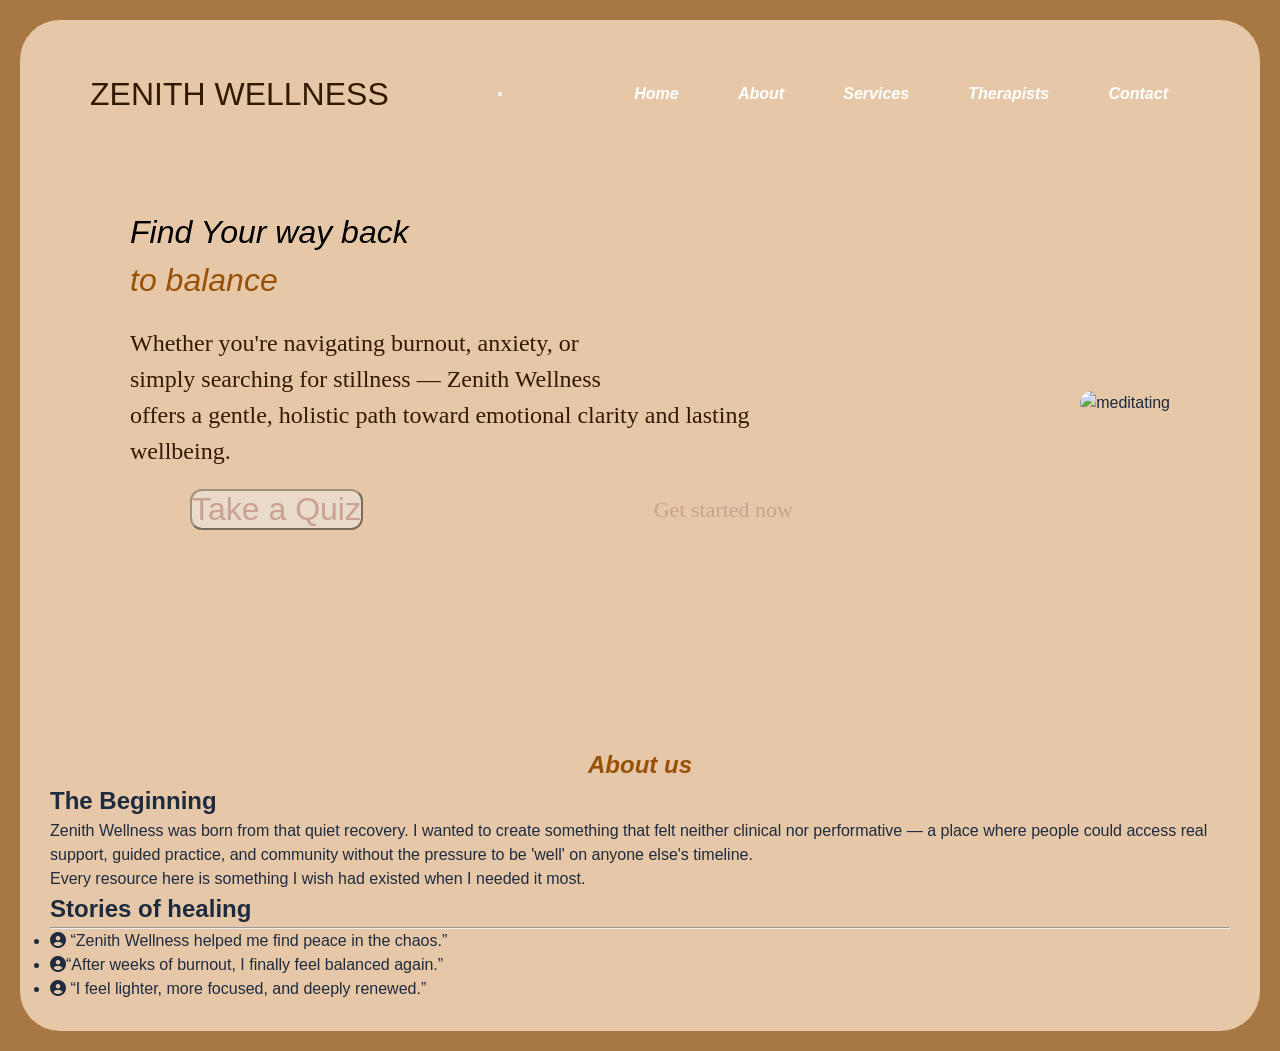
==== index.html @ 7c7d8451 "about us first secton" ====
<!DOCTYPE html>
<html lang="en">
<head>
    <meta charset="UTF-8">
    <meta name="viewport" content="width=device-width, initial-scale=1.0">
    <link rel="stylesheet" href="https://cdnjs.cloudflare.com/ajax/libs/font-awesome/6.5.0/css/all.min.css">
    <link rel="stylesheet" href="styles.css">
    <title>Zenith Wellness</title>
</head>
<body>
  <div class="page-wrapper">
    
    <header class="main-header">
      <a href="index.html"><h1 class="site-title">Zenith Wellness</h1></a>
      <button class="hamburger" id="hamburger" aria-label="Toggle menu">
        <span></span>
        <span></span>
        <span></span>
      </button>
      <nav class="main-nav" id="mainNav">
        <a href="#" class="nav-link">Home</a>
        <a href="#" class="nav-link">About</a>
        <a href="#" class="nav-link">Services</a>
        <a href="#" class="nav-link">Therapists</a>
        <a href="#" class="nav-link">Contact</a>
      </nav>
        
    </header>
<!-- <hr class="hrr"> -->
    <section class="intro-section">
      <div class="intro-container">
        <p class="intro-text">Find Your way back <span>to balance</span></p>
        <div class="home3">
          <p>
            Whether you're navigating burnout, anxiety, or <br> simply searching for
            stillness — Zenith Wellness <br> offers a gentle, holistic path toward
            emotional clarity and lasting wellbeing.
          </p>
          <div class="buttons">
            <button class="Q">Take a Quiz</button>
            <a href="#" class="cta-button">Get started now</a>
          </div>
        </div>
      </div>

      <div >
        <img src="./img/wellness 3.jpg" alt="meditating" class="img">
      </div>
    </section>



<!-- About-section -->



    <section class="about-sec">
        <div class="about-container">
            <h1 class="about-tit">About us </h1>
<h2 class="head2">The Beginning</h2>
<p class="about1">Zenith Wellness was born from that quiet recovery. I wanted to create something that felt neither clinical nor performative — a place where people could access real support, guided practice, and community without the pressure to be 'well' on anyone else's timeline. <br>
    Every resource here is something I wish had existed when I needed it most.</p>
        </div>

        
        <div>
            
        </div>












        <div class="about2">
            <h1 >Stories of healing</h1>
            <hr>
            <ul>
                <li>
                    <p><i class="fa-solid fa-circle-user">
                          </i>  “Zenith Wellness helped me find peace in the chaos.”
                 </p>
                </li>
                <li>
                    <p><i class="fa-solid fa-circle-user"></i>“After weeks of burnout, I finally feel balanced again.” </p>
                </li>
                <li>
                    <p><i class="fa-solid fa-circle-user"></i> “I feel lighter, more focused, and deeply renewed.”
                </li>
            
            </ul>
        </div>
    </section>

  </div>
</body>
</html>
---- styles.css ----
* {
    margin: 0;
    padding: 0;
    box-sizing: border-box;
}

body {
    font-family: 'Inter', -apple-system, BlinkMacSystemFont, 'Segoe UI', Roboto, Helvetica, Arial, sans-serif;
    background-color: #A77744;
    min-height: 100vh;
    padding: 20px;
    color: #1e2a3e;
    line-height: 1.5;
}
.page-wrapper {
    background-color: #E6C8A8;
    min-height: calc(100vh - 40px);
    border-radius: 40px;
    padding: 30px;
}
.main-header {
   padding: 20px 40px;
   background-color: #E6C8A8;
   display: flex;
   align-items: center;
   justify-content: space-between;
   border-radius: 50px;
   margin-bottom: 40px;
}
.site-title {
   font-family: 'Inter', -apple-system, BlinkMacSystemFont, 'Segoe UI', Roboto, Helvetica, Arial, sans-serif;
    font-size: 32px;
    font-weight: lighter;
    text-transform: uppercase; /* Text transform */
    color: #321A00;
    margin: 0;
    text-decoration: none;
    transition: all 0.3s ease;
}
a{
    text-decoration: none;
}
.site-title a {
    color: inherit;
    text-decoration: none;
}   
.main-nav{
    font-family: 'Inter', -apple-system, BlinkMacSystemFont, 'Segoe UI', Roboto, Helvetica, Arial, sans-serif;
   font-style: italic;
   font-size: 2rem;
    display: flex;
   align-items: center;
   justify-content: space-between;
   gap:0.95rem;
 
}

.nav-link {
    display: inline-block; /* Display inline-block */
    color: #ffffff;
    text-decoration: none;
    font-size: 16px;
    font-weight: 700;
    padding: 10px 20px;
    border: 2px solid transparent;
    border-radius: 5px;
}
/* Link Styling - All states */
.nav-link:link {
    color: #ffffff;
}

.nav-link:visited {
    color: #321A00;
}

.nav-link:hover {
    background-color: rgba(255, 255, 255, 0.2);
    border-color: #ffffff;
    transform: translateY(-2px); 
}

.nav-link:active {
    transform: translateY(0);
}
/* .hrr{
    display: flexbox;
    flex-direction: column;
    width: 50px;
}
.hr{
color: black;
width: 110px;
opacity: 100%;
} */
.intro-section {
   padding: 10px 60px;
   display: flex;
   justify-content: space-between;
   align-items: center;
   gap: 20px;
}
.intro-container{
    padding: 20px 20px;
    margin-bottom: 10px;

}

.intro-text{
     /* width: 495px;
     height: 157px; */
    font-family: 'Inter', -apple-system, BlinkMacSystemFont, 'Segoe UI', Roboto, Helvetica, Arial, sans-serif;
   font-style: italic;
   font-size: 2rem;
   color: black;
   margin-bottom: 10px;
}
.intro-text span{
display: grid;
color: #985106;
}
.home3{
    font-family:Inria Serif;
    width: 723px; height: 382px;
    font-style: bold;
    font-size: 24px;
    margin-top: 21px;
    color: #321A00;
}

.img{
    width: 300px;
    height: 400px;
    opacity: 100%;
    border-radius: 50px;
    margin-bottom: 120px;   
}
.buttons{
    display: flex;
    align-items: center;
    justify-content: space-between;
}
.Q{
    font-size: 32px;
    border-radius: 12px;
    color: #AA7777;
    opacity: 46.7%;
    box-sizing: border-box;
    margin: 20px 60px;
}
.cta-button{
    font-size: 22px;
    border-radius: 12px;
    color: #AA7777;
    opacity: 46.7%;
    box-sizing: border-box;
    margin: 20px 60px;
}
.about-tit{
        font-family: 'Inter', -apple-system, BlinkMacSystemFont, 'Segoe UI', Roboto, Helvetica, Arial, sans-serif;
        font-style: italic;
    text-align: center;
    color: #985106;
}
.head2{
    text-align: ;
}
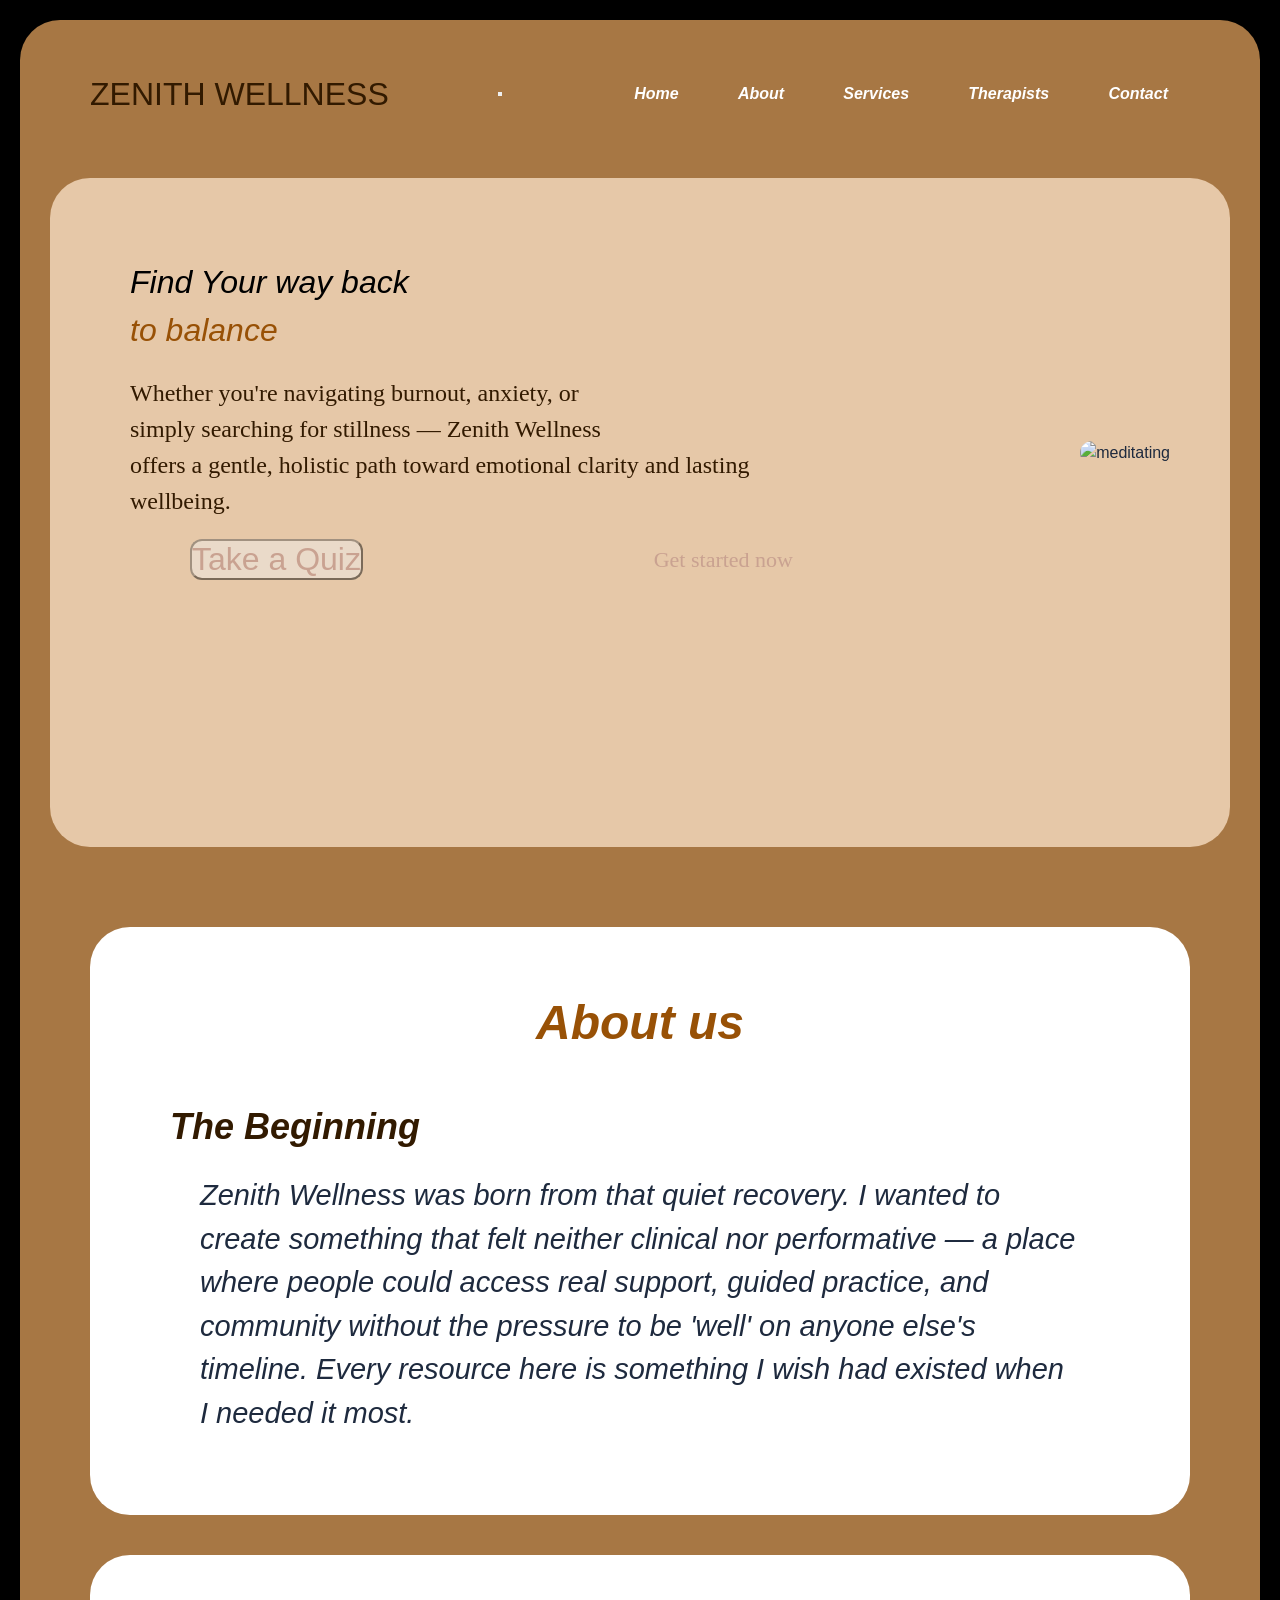
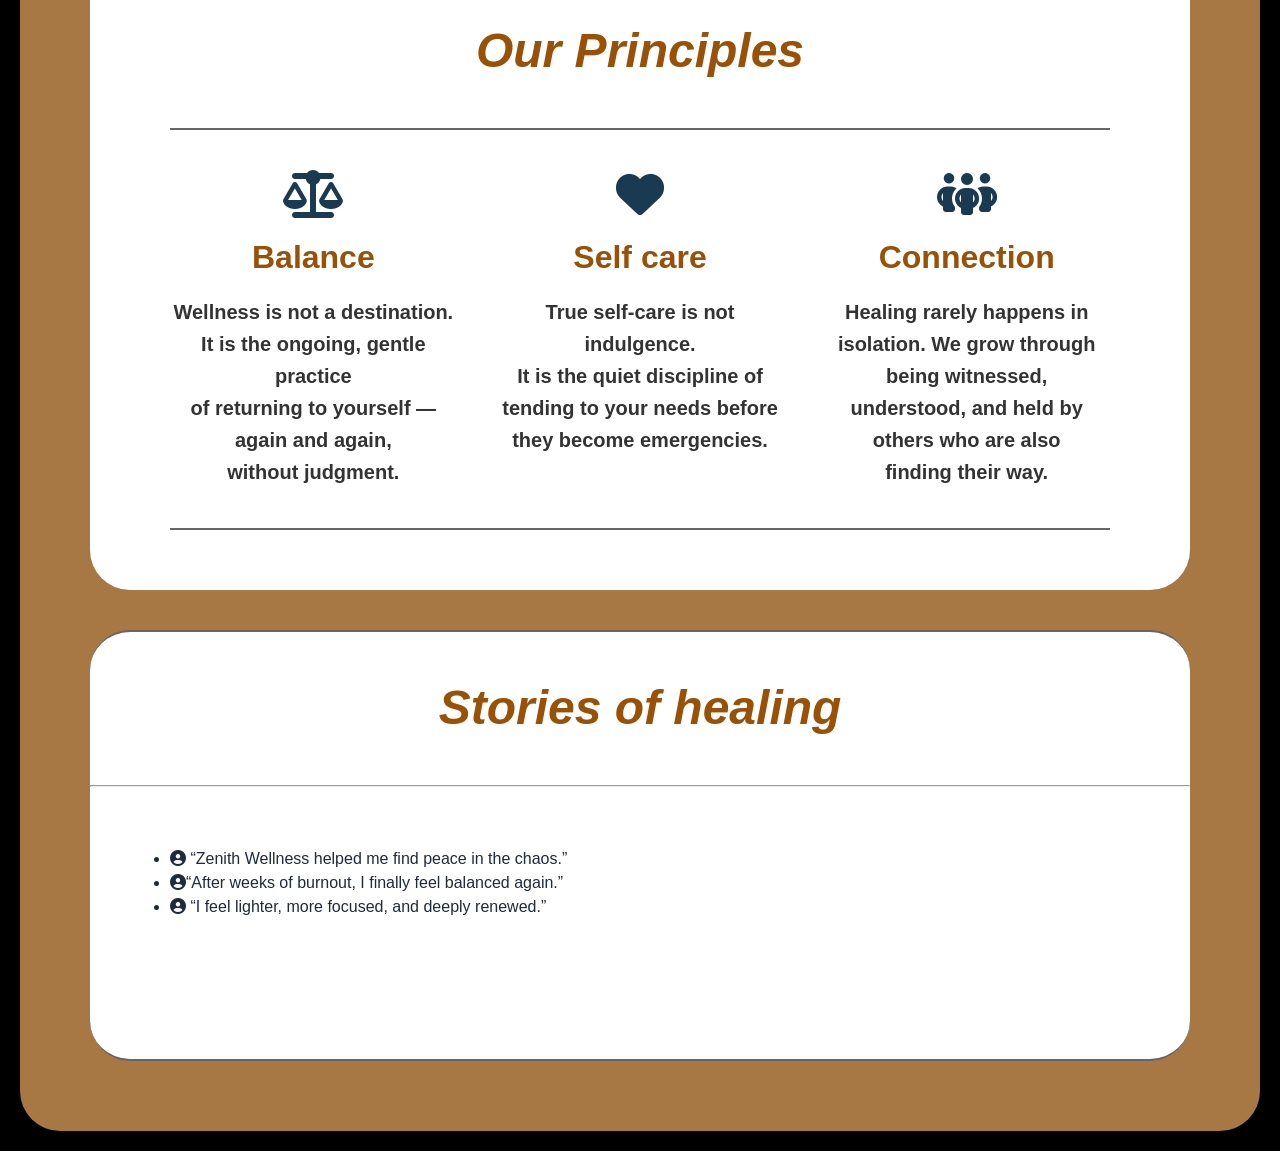
==== commit 336f831e: "about-update" ====
--- a/index.html
+++ b/index.html
@@ -58,30 +58,39 @@
         <div class="about-container">
             <h1 class="about-tit">About us </h1>
 <h2 class="head2">The Beginning</h2>
-<p class="about1">Zenith Wellness was born from that quiet recovery. I wanted to create something that felt neither clinical nor performative — a place where people could access real support, guided practice, and community without the pressure to be 'well' on anyone else's timeline. <br>
+<p class="about1">
+    Zenith Wellness was born from that quiet recovery. I wanted to create something that felt neither clinical nor performative — a place where people could access real support, guided practice, and community without the pressure to be 'well' on anyone else's timeline. 
     Every resource here is something I wish had existed when I needed it most.</p>
         </div>
 
-        
-        <div>
-            
+
+        <div class="principle-container"> 
+            <div class="about-tit"> <h1 class="about-tit">Our Principles</h1></div>
+            <div class="principles">
+                <div class="principle">
+                   
+                    <i class="fa-solid fa-scale-balanced principle-icon"></i>
+                    <h2 class="principle-heading">Balance</h2>
+                    <p class="principle-description">Wellness is not a destination.<br>It is the ongoing, gentle practice<br>of returning to yourself —<br>again and again,<br>without judgment.</p>
+                </div>
+                <div class="principle">
+                  
+                    <i class="fa-solid fa-heart principle-icon"></i>
+                    <h2 class="principle-heading">Self care</h2>
+                    <p class="principle-description">True self-care is not indulgence.<br>It is the quiet discipline of<br>tending to your needs before<br>they become emergencies.</p>
+                </div>
+                <div class="principle">
+                    <i class="fa-solid fa-people-group principle-icon"></i>
+                    <h2 class="principle-heading">Connection</h2>
+                    <p class="principle-description highlight">Healing rarely happens in<br>isolation. We grow through<br>being witnessed,<br>understood, and held by<br>others who are also<br>finding their way.</p>
+                </div>
+            </div>
         </div>
 
-
-
-
-
-
-
-
-
-
-
-
         <div class="about2">
-            <h1 >Stories of healing</h1>
+            <h1 class="about-tit" >Stories of healing</h1>
             <hr>
-            <ul>
+            <ul class="about-container">
                 <li>
                     <p><i class="fa-solid fa-circle-user">
                           </i>  “Zenith Wellness helped me find peace in the chaos.”
@@ -92,7 +101,7 @@
                 </li>
                 <li>
                     <p><i class="fa-solid fa-circle-user"></i> “I feel lighter, more focused, and deeply renewed.”
-                </li>
+                    </li>
             
             </ul>
         </div>
--- a/styles.css
+++ b/styles.css
@@ -6,21 +6,21 @@
 
 body {
     font-family: 'Inter', -apple-system, BlinkMacSystemFont, 'Segoe UI', Roboto, Helvetica, Arial, sans-serif;
-    background-color: #A77744;
+    background-color: #000000;
     min-height: 100vh;
     padding: 20px;
     color: #1e2a3e;
     line-height: 1.5;
 }
 .page-wrapper {
-    background-color: #E6C8A8;
+    background-color: #A77744;
     min-height: calc(100vh - 40px);
     border-radius: 40px;
     padding: 30px;
 }
 .main-header {
    padding: 20px 40px;
-   background-color: #E6C8A8;
+   background-color: transparent;
    display: flex;
    align-items: center;
    justify-content: space-between;
@@ -94,11 +94,15 @@
 opacity: 100%;
 } */
 .intro-section {
-   padding: 10px 60px;
+   padding: 60px 60px;
    display: flex;
    justify-content: space-between;
    align-items: center;
    gap: 20px;
+   background-color: #E6C8A8;
+   box-sizing: border-box;
+   border-radius: 40px;
+   margin-bottom: 40px;
 }
 .intro-container{
     padding: 20px 20px;
@@ -156,12 +160,99 @@
     box-sizing: border-box;
     margin: 20px 60px;
 }
+.about-sec{
+   
+    padding: 40px;
+    box-sizing: border-box;
+    border-radius: 40px;
+    margin-top: 0;
+}
+.about-container{
+    background-color: white;
+    padding: 60px 80px;
+    border-radius: 40px;
+    margin-bottom: 40px;
+}
 .about-tit{
         font-family: 'Inter', -apple-system, BlinkMacSystemFont, 'Segoe UI', Roboto, Helvetica, Arial, sans-serif;
         font-style: italic;
     text-align: center;
     color: #985106;
+    margin-bottom:41px ;
+    font-size:48px ;
 }
 .head2{
-    text-align: ;
-}+    font-family: 'Inter', -apple-system, BlinkMacSystemFont, 'Segoe UI', Roboto, Helvetica, Arial, sans-serif;
+        font-style: italic;
+    text-align:left ;
+    color: #321A00;
+    font-size:36px ;
+}
+.about1{
+  padding: 20px 30px;
+  font-family: 'Inter', -apple-system, BlinkMacSystemFont, 'Segoe UI', Roboto, Helvetica, Arial, sans-serif;
+  font-style: italic;
+  font-size: 29px;
+}
+
+
+/* Principles Section */
+.principle-container {
+    background-color: white;
+    padding: 60px 80px;
+    margin: 0 auto;
+    border-radius: 40px;
+}
+
+.principles {
+    display: flex;
+    justify-content: space-between;
+    gap: 40px;
+    margin-top: 40px;
+    border-top: 2px solid #666;
+    border-bottom: 2px solid #666;
+    padding: 40px 0;
+}
+
+.principle {
+    flex: 1;
+    text-align: center;
+    display: flex;
+    flex-direction: column;
+    align-items: center;
+}
+
+
+
+.principle-icon {
+    font-size: 48px;
+    color: #1a3a52;
+    margin-bottom: 15px;
+}
+
+.principle-heading {
+    font-size: 32px;
+    color: #985106;
+    margin-bottom: 15px;
+    font-weight: 600;
+}
+
+.principle-description {
+    font-size: 20px;
+    line-height: 1.6;
+    color: #333;
+    font-weight: 600;
+}
+
+.about2{
+      background-color: white;
+      margin: 0 auto;
+      padding: 60px 80px;
+    border-radius: 40px;
+    margin-top: 40px;
+    border-top: 2px solid #666;
+    border-bottom: 2px solid #666;
+    padding: 40px 0
+}
+
+
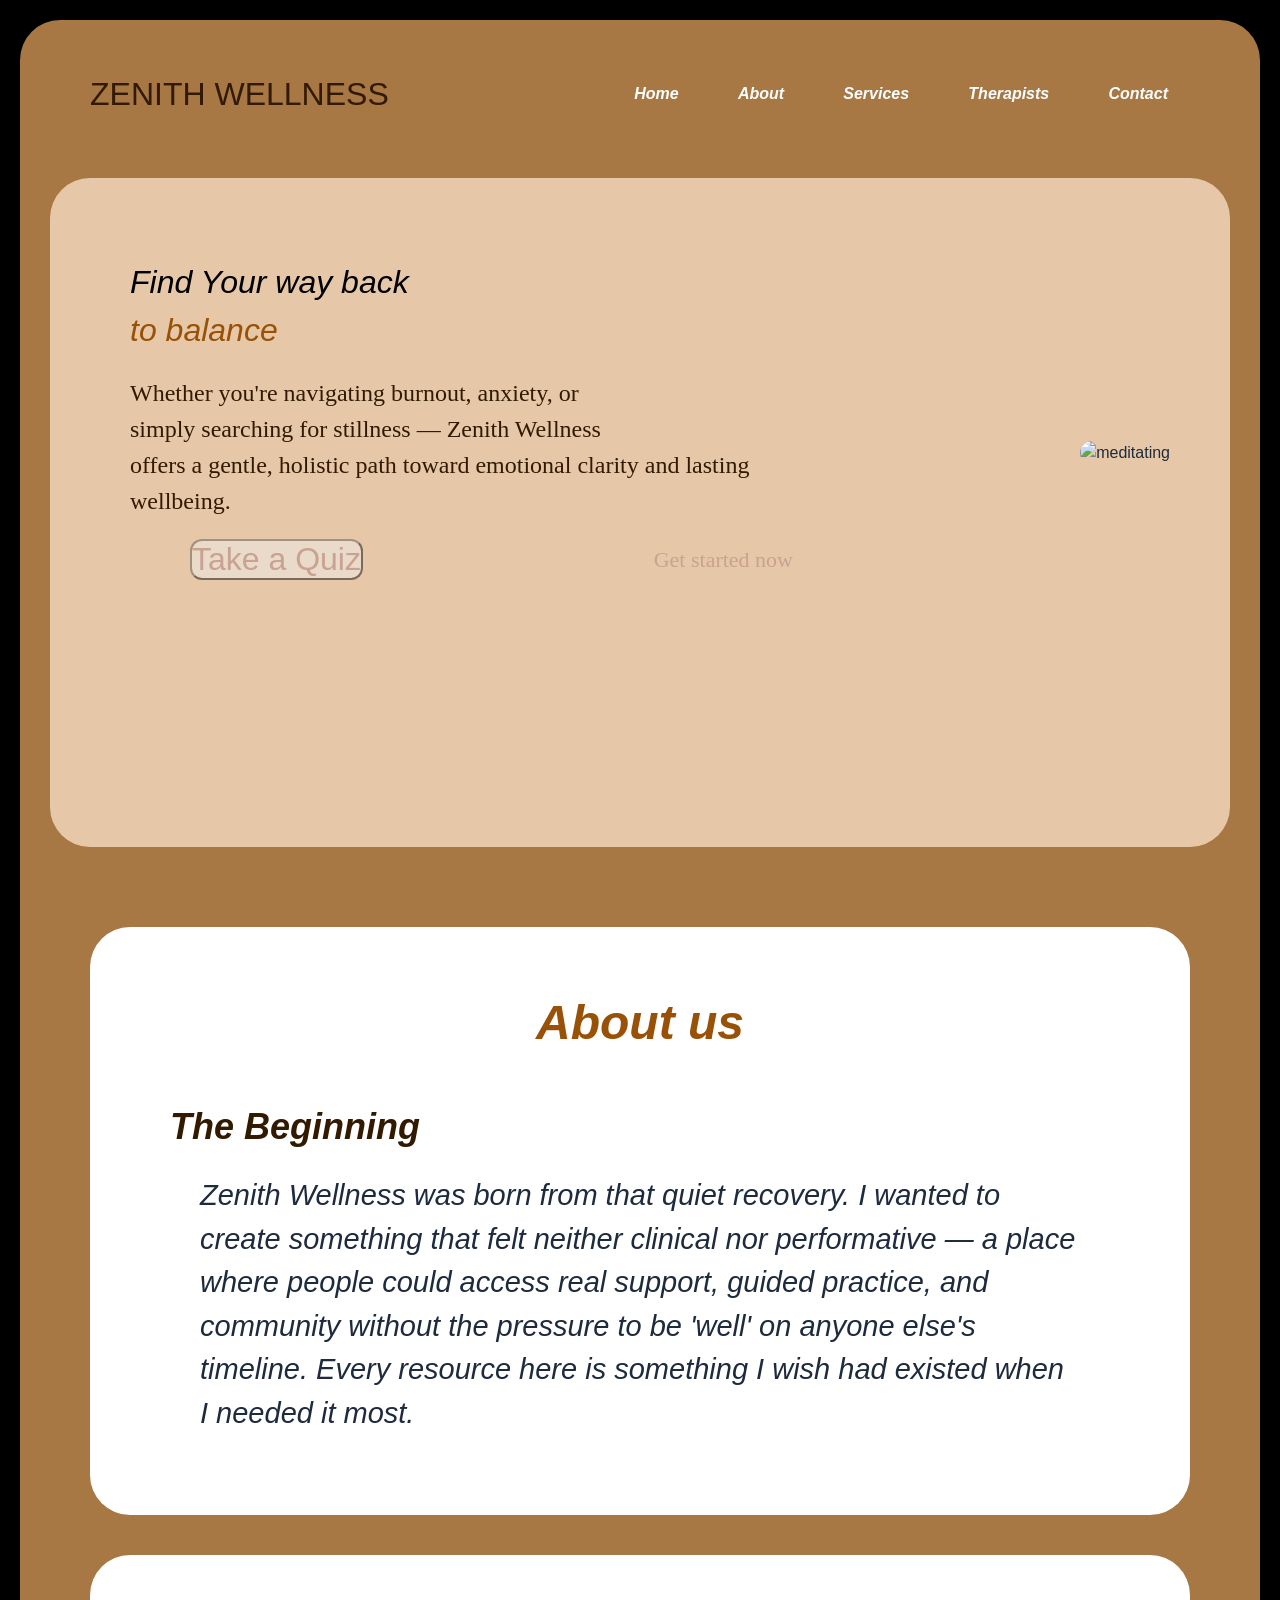
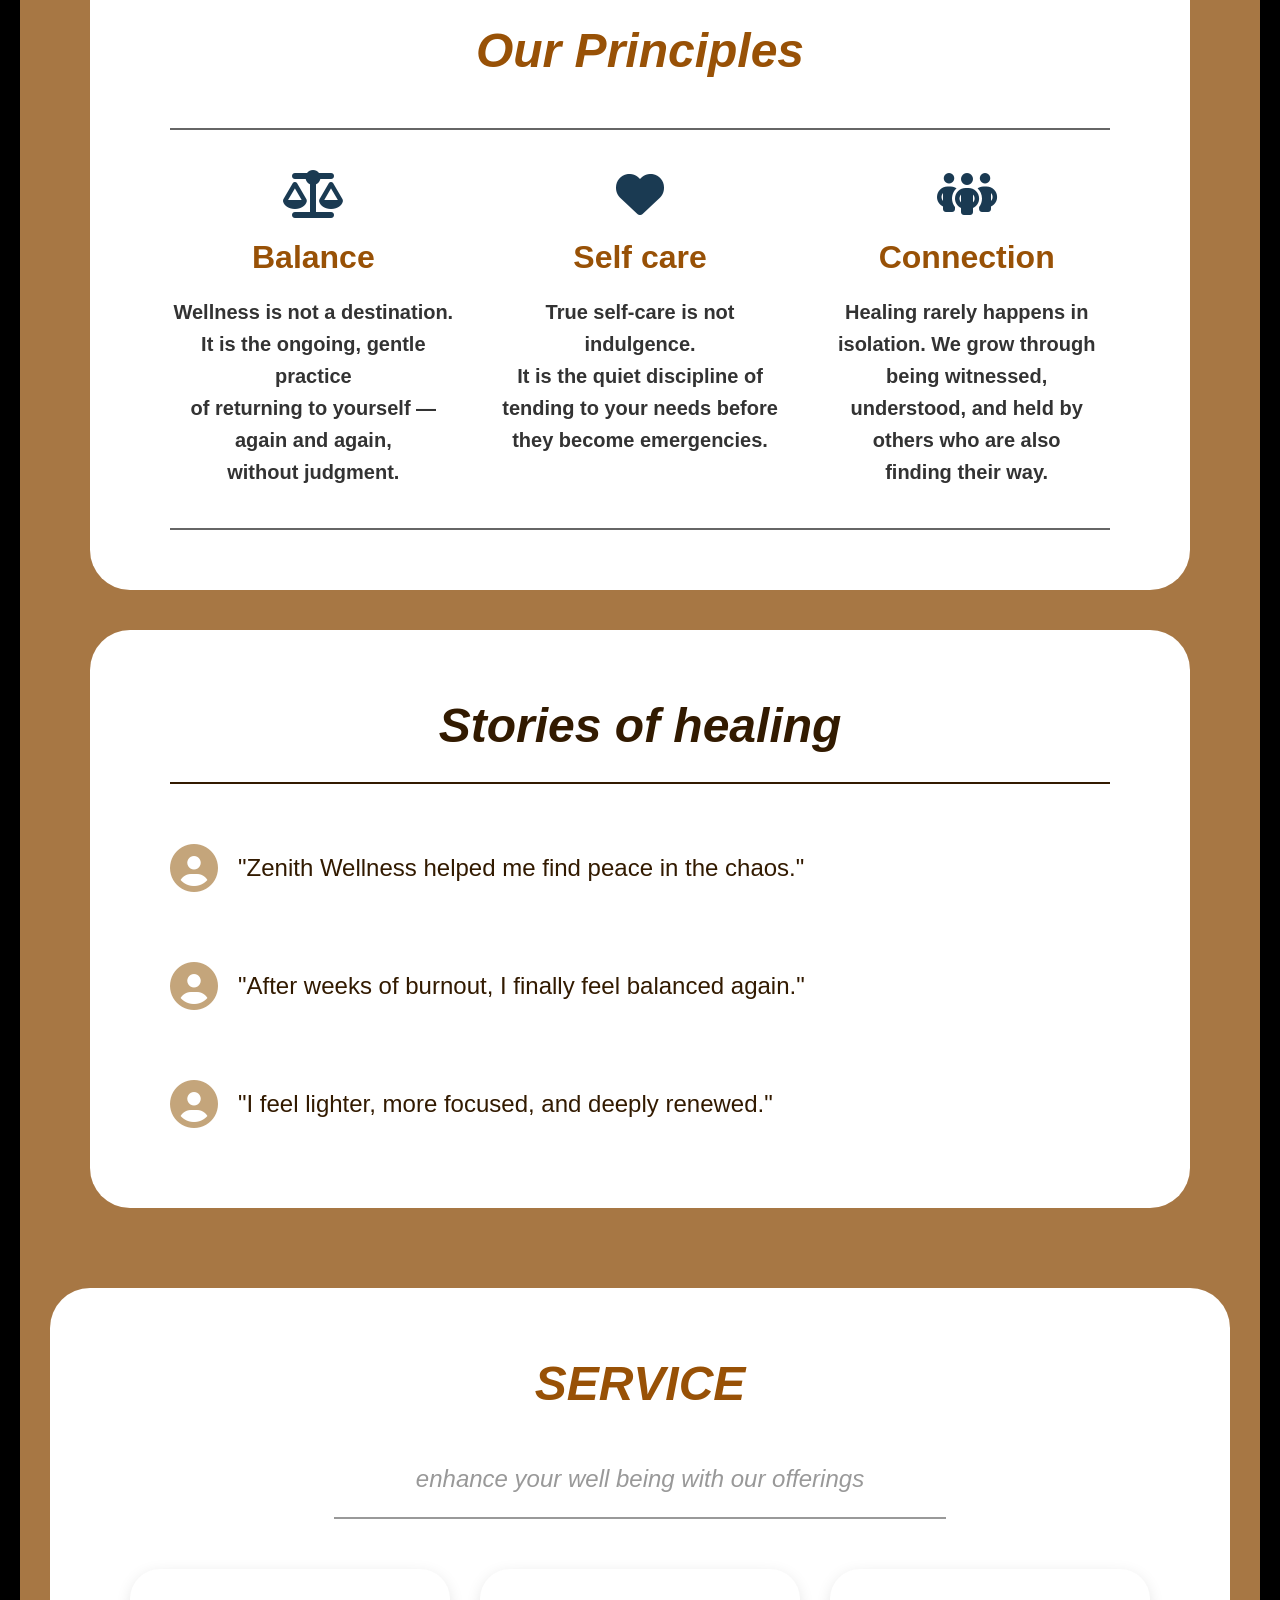
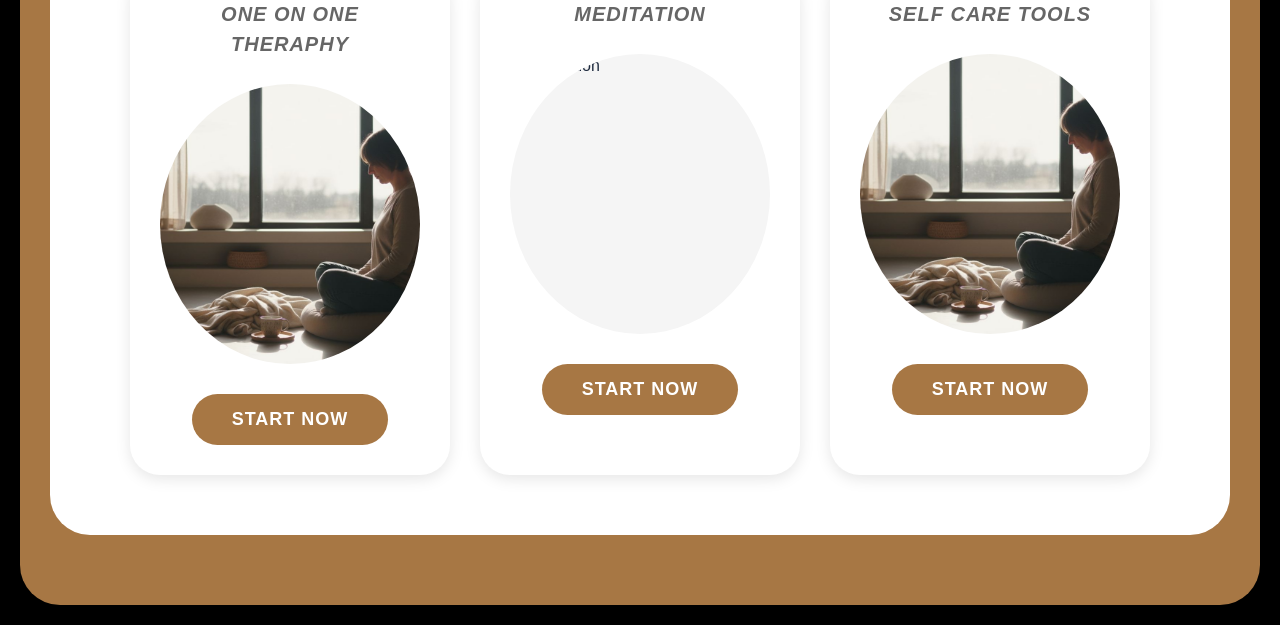
==== commit 6e673b15: "services-section" ====
--- a/index.html
+++ b/index.html
@@ -12,21 +12,15 @@
     
     <header class="main-header">
       <a href="index.html"><h1 class="site-title">Zenith Wellness</h1></a>
-      <button class="hamburger" id="hamburger" aria-label="Toggle menu">
-        <span></span>
-        <span></span>
-        <span></span>
-      </button>
-      <nav class="main-nav" id="mainNav">
+      <nav class="main-nav">
         <a href="#" class="nav-link">Home</a>
         <a href="#" class="nav-link">About</a>
         <a href="#" class="nav-link">Services</a>
         <a href="#" class="nav-link">Therapists</a>
         <a href="#" class="nav-link">Contact</a>
       </nav>
-        
     </header>
-<!-- <hr class="hrr"> -->
+
     <section class="intro-section">
       <div class="intro-container">
         <p class="intro-text">Find Your way back <span>to balance</span></p>
@@ -87,26 +81,65 @@
             </div>
         </div>
 
-        <div class="about2">
-            <h1 class="about-tit" >Stories of healing</h1>
-            <hr>
-            <ul class="about-container">
-                <li>
-                    <p><i class="fa-solid fa-circle-user">
-                          </i>  “Zenith Wellness helped me find peace in the chaos.”
-                 </p>
-                </li>
-                <li>
-                    <p><i class="fa-solid fa-circle-user"></i>“After weeks of burnout, I finally feel balanced again.” </p>
-                </li>
-                <li>
-                    <p><i class="fa-solid fa-circle-user"></i> “I feel lighter, more focused, and deeply renewed.”
-                    </li>
+        <div class="stories-container">
+            <h1 class="stories-title">Stories of healing</h1>
+            <hr class="stories-divider">
+            <div class="testimonials">
+                <div class="testimonial">
+                    <i class="fa-solid fa-circle-user testimonial-icon"></i>
+                    <p class="testimonial-text">"Zenith Wellness helped me find peace in the chaos."</p>
+                </div>
+                <div class="testimonial">
+                    <i class="fa-solid fa-circle-user testimonial-icon"></i>
+                    <p class="testimonial-text">"After weeks of burnout, I finally feel balanced again."</p>
+                </div>
+                <div class="testimonial">
+                    <i class="fa-solid fa-circle-user testimonial-icon"></i>
+                    <p class="testimonial-text highlight-text">"I feel lighter, more focused, and deeply renewed."</p>
+                </div>
+            </div>
+        </div>
+
+       
+    </section>
+
+
+<section class="Services-container">
+     <div class="services-section">
+            <div class="services-header">
+                <h1 class="about-tit">SERVICE</h1>
+                <p class="services-subtitle">enhance your well being with our offerings</p>
+                <hr class="services-divider">
+            </div>
             
-            </ul>
+            <div class="services-grid">
+                <div class="service-card">
+                    <h3 class="service-name">ONE ON ONE THERAPHY</h3>
+                    <div class="service-image-container">
+                        <img src="./img/wellness1.png" alt="Therapy tools" class="service-image">
+                    </div>
+                    <button class="service-button">START NOW</button>
+                </div>
+                
+                <div class="service-card">
+                    <h3 class="service-name">MEDITATION</h3>
+                    <div class="service-image-container">
+                        <img src="./img/wellness 3.jpg" alt="Meditation" class="service-image">
+                    </div>
+                    <button class="service-button">START NOW</button>
+                </div>
+                
+                <div class="service-card">
+                    <h3 class="service-name">SELF CARE TOOLS</h3>
+                    <div class="service-image-container">
+                        <img src="./img/wellness1.png" alt="Self care tools" class="service-image">
+                    </div>
+                    <button class="service-button">START NOW</button>
+                </div>
+            </div>
         </div>
-    </section>
+</section>
 
   </div>
 </body>
-</html>+</html>
--- a/styles.css
+++ b/styles.css
@@ -202,6 +202,7 @@
     padding: 60px 80px;
     margin: 0 auto;
     border-radius: 40px;
+    margin-bottom: 40px;
 }
 
 .principles {
@@ -244,15 +245,233 @@
     font-weight: 600;
 }
 
-.about2{
-      background-color: white;
-      margin: 0 auto;
-      padding: 60px 80px;
-    border-radius: 40px;
+
+/* Stories of Healing Section */
+.stories-container {
+    background-color: white;
+    padding: 60px 80px;
+    border-radius: 40px;
+    margin-bottom: 40px;
+}
+
+.stories-title {
+    font-family: 'Inter', -apple-system, BlinkMacSystemFont, 'Segoe UI', Roboto, Helvetica, Arial, sans-serif;
+    font-style: italic;
+    text-align: center;
+    color: #321A00;
+    font-size: 48px;
+    margin-bottom: 20px;
+}
+
+.stories-divider {
+    border: none;
+    border-top: 2px solid #321A00;
+    margin: 20px auto 40px;
+    width: 100%;
+}
+
+.testimonials {
+    display: flex;
+    flex-direction: column;
+    gap: 30px;
     margin-top: 40px;
-    border-top: 2px solid #666;
-    border-bottom: 2px solid #666;
-    padding: 40px 0
-}
-
-
+}
+
+.testimonial {
+    display: flex;
+    align-items: center;
+    gap: 20px;
+    padding: 20px 0;
+}
+
+.testimonial-icon {
+    font-size: 48px;
+    color: #C4A57B;
+    flex-shrink: 0;
+}
+
+.testimonial-text {
+    font-family: 'Inter', -apple-system, BlinkMacSystemFont, 'Segoe UI', Roboto, Helvetica, Arial, sans-serif;
+    font-size: 24px;
+    color: #321A00;
+    line-height: 1.5;
+}
+
+
+/* Responsive Design */
+@media (max-width: 768px) {
+    .main-nav {
+        flex-wrap: wrap;
+        gap: 0.5rem;
+    }
+
+    .intro-section {
+        flex-direction: column;
+        padding: 40px 30px;
+    }
+
+    .home3 {
+        width: 100%;
+        height: auto;
+    }
+
+    .img {
+        margin-bottom: 0;
+    }
+
+    .buttons {
+        flex-direction: column;
+        gap: 20px;
+    }
+
+    .Q, .cta-button {
+        margin: 10px 0;
+        width: 100%;
+    }
+
+    .principles {
+        flex-direction: column;
+        gap: 30px;
+    }
+
+    .about-container, .principle-container, .stories-container {
+        padding: 40px 30px;
+    }
+
+    .testimonials {
+        gap: 20px;
+    }
+
+    .testimonial {
+        flex-direction: column;
+        text-align: center;
+    }
+}
+
+/* Services Section */
+.services-section {
+    background-color: white;
+    padding: 60px 80px;
+    border-radius: 40px;
+    margin-bottom: 40px;
+}
+
+.services-header {
+    text-align: center;
+    margin-bottom: 50px;
+}
+
+.services-title {
+    font-family: 'Inter', -apple-system, BlinkMacSystemFont, 'Segoe UI', Roboto, Helvetica, Arial, sans-serif;
+    font-size: 56px;
+    font-weight: 700;
+    color: #000000;
+    margin-bottom: 10px;
+    letter-spacing: 2px;
+}
+
+.services-subtitle {
+    font-family: 'Inter', -apple-system, BlinkMacSystemFont, 'Segoe UI', Roboto, Helvetica, Arial, sans-serif;
+    font-style: italic;
+    font-size: 24px;
+    color: #999999;
+    margin-bottom: 20px;
+}
+
+.services-divider {
+    border: none;
+    border-top: 2px solid #999999;
+    width: 60%;
+    margin: 20px auto;
+}
+
+.services-grid {
+    display: grid;
+    grid-template-columns: repeat(3, 1fr);
+    gap: 30px;
+    margin-top: 40px;
+}
+
+.service-card {
+    background-color: white;
+    border-radius: 30px;
+    padding: 30px;
+    display: flex;
+    flex-direction: column;
+    align-items: center;
+    box-shadow: 0 4px 15px rgba(0, 0, 0, 0.1);
+}
+
+.service-name {
+    font-family: 'Inter', -apple-system, BlinkMacSystemFont, 'Segoe UI', Roboto, Helvetica, Arial, sans-serif;
+    font-style: italic;
+    font-size: 20px;
+    color: #666666;
+    text-align: center;
+    margin-bottom: 25px;
+    text-transform: uppercase;
+    letter-spacing: 1px;
+}
+
+.service-image-container {
+    width: 100%;
+    height: 280px;
+    border-radius: 50%;
+    overflow: hidden;
+    margin-bottom: 30px;
+    display: flex;
+    align-items: center;
+    justify-content: center;
+    background-color: #f5f5f5;
+}
+
+.service-image {
+    width: 100%;
+    height: 100%;
+    object-fit: cover;
+}
+
+.service-button {
+    background-color: #A77744;
+    color: white;
+    border: none;
+    padding: 15px 40px;
+    border-radius: 30px;
+    font-size: 18px;
+    font-weight: 600;
+    cursor: pointer;
+    text-transform: uppercase;
+    letter-spacing: 1px;
+    transition: all 0.3s ease;
+}
+
+.service-button:hover {
+    background-color: #8B6238;
+    transform: translateY(-2px);
+    box-shadow: 0 4px 10px rgba(0, 0, 0, 0.2);
+}
+
+@media (max-width: 1024px) {
+    .services-grid {
+        grid-template-columns: repeat(2, 1fr);
+    }
+}
+
+@media (max-width: 768px) {
+    .services-section {
+        padding: 40px 30px;
+    }
+
+    .services-grid {
+        grid-template-columns: 1fr;
+        gap: 25px;
+    }
+
+    .services-title {
+        font-size: 42px;
+    }
+
+    .services-subtitle {
+        font-size: 18px;
+    }
+}
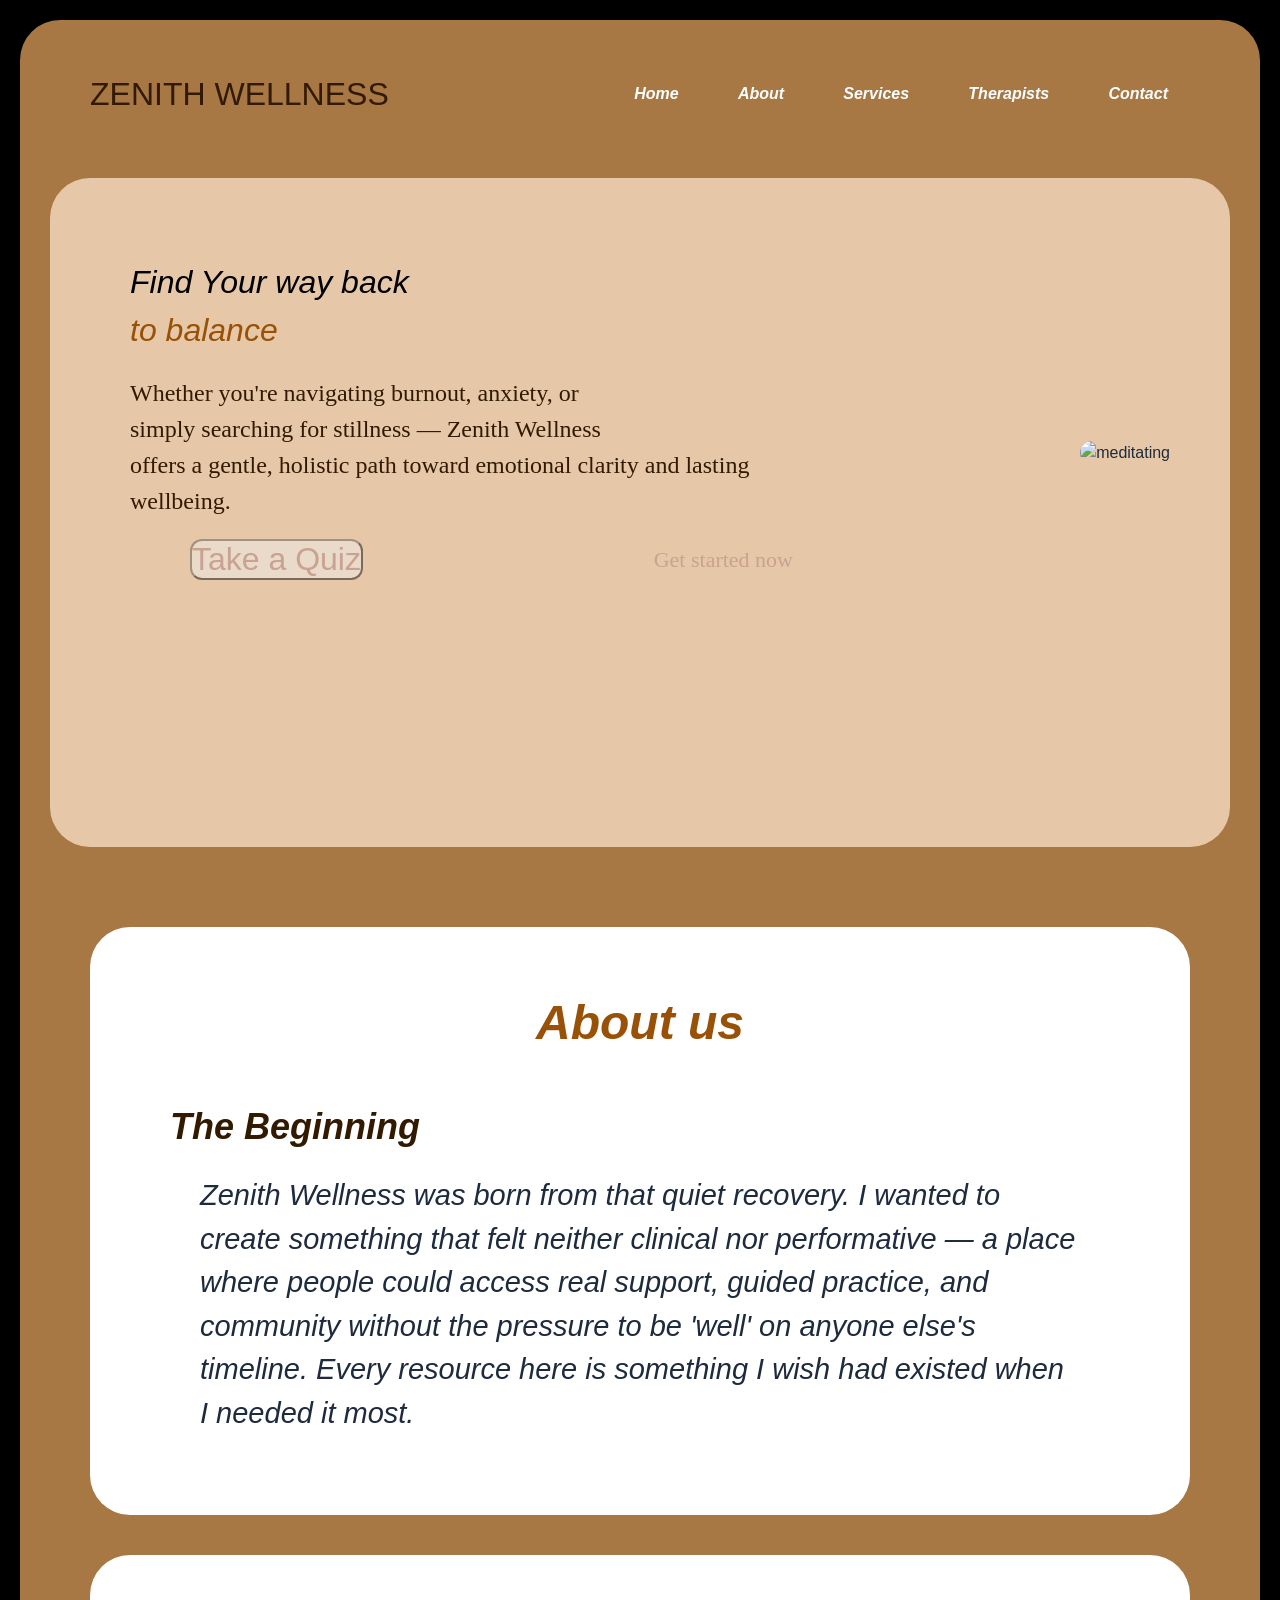
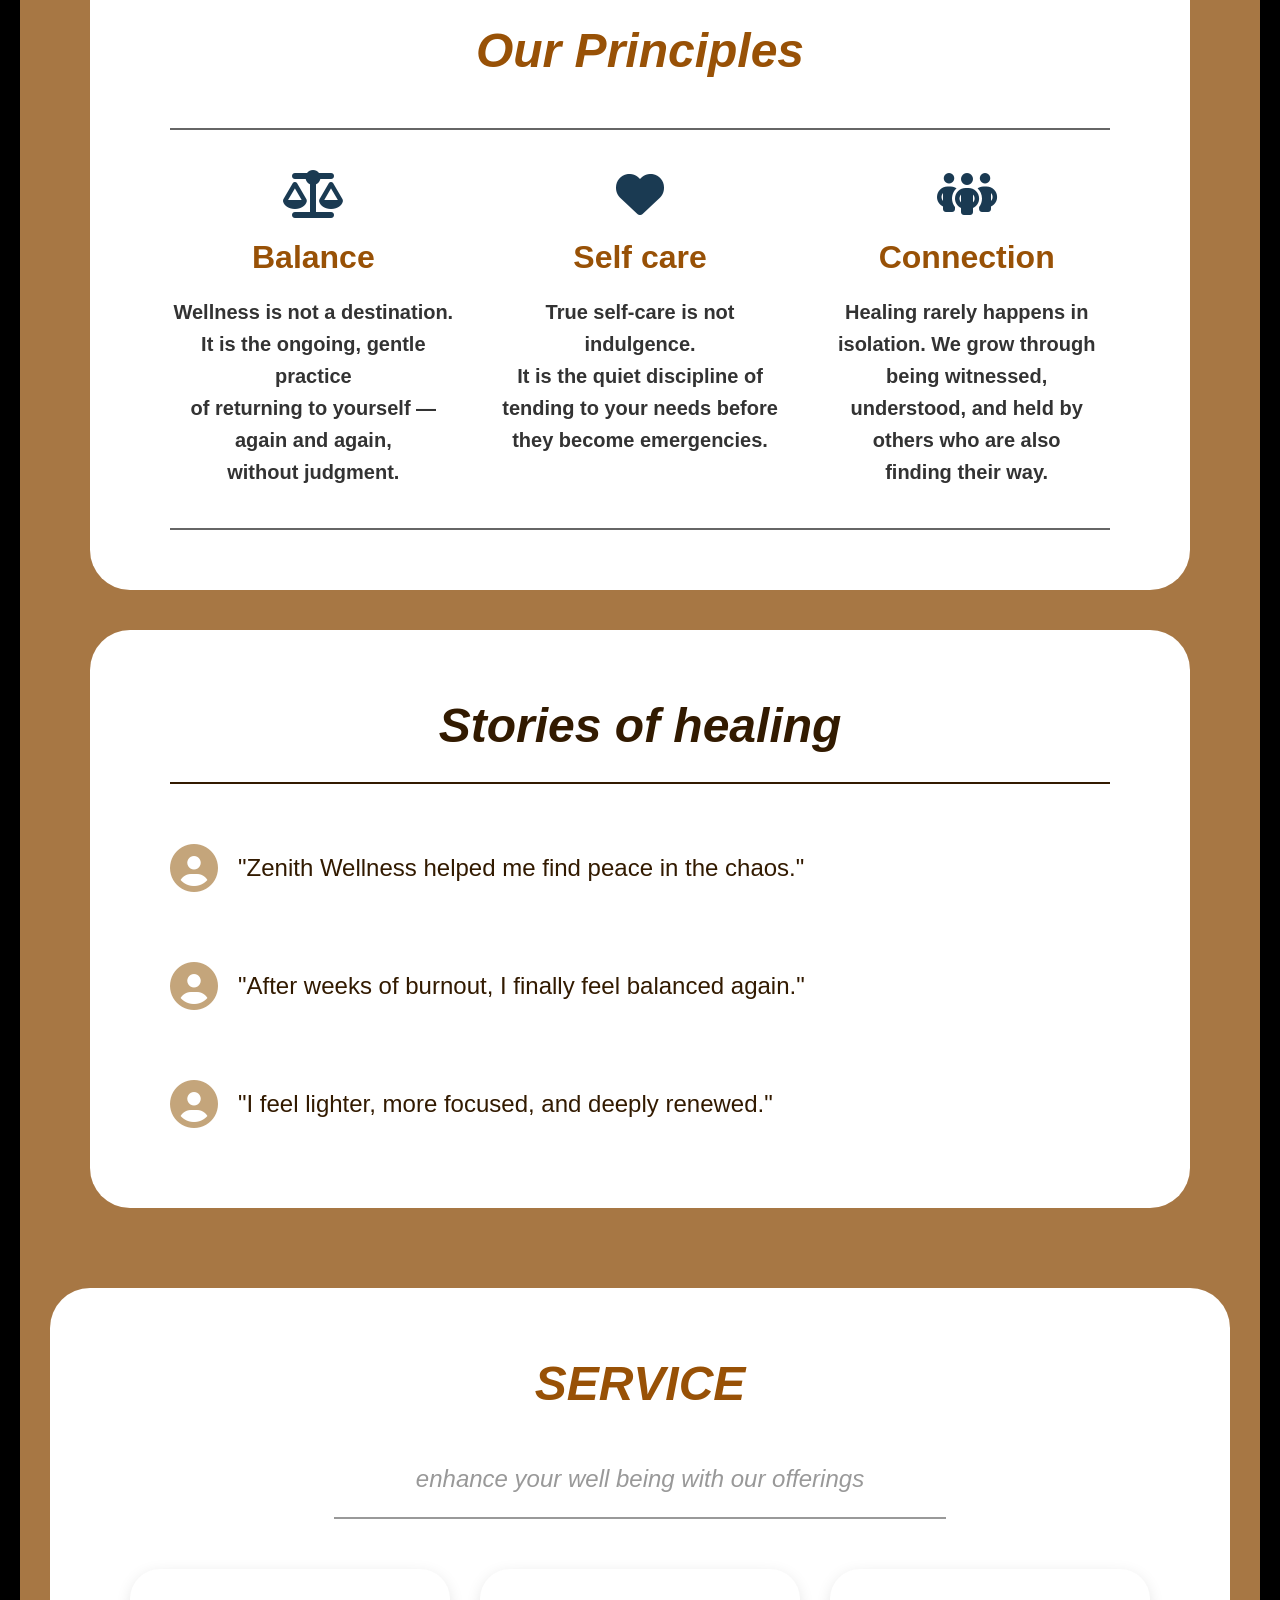
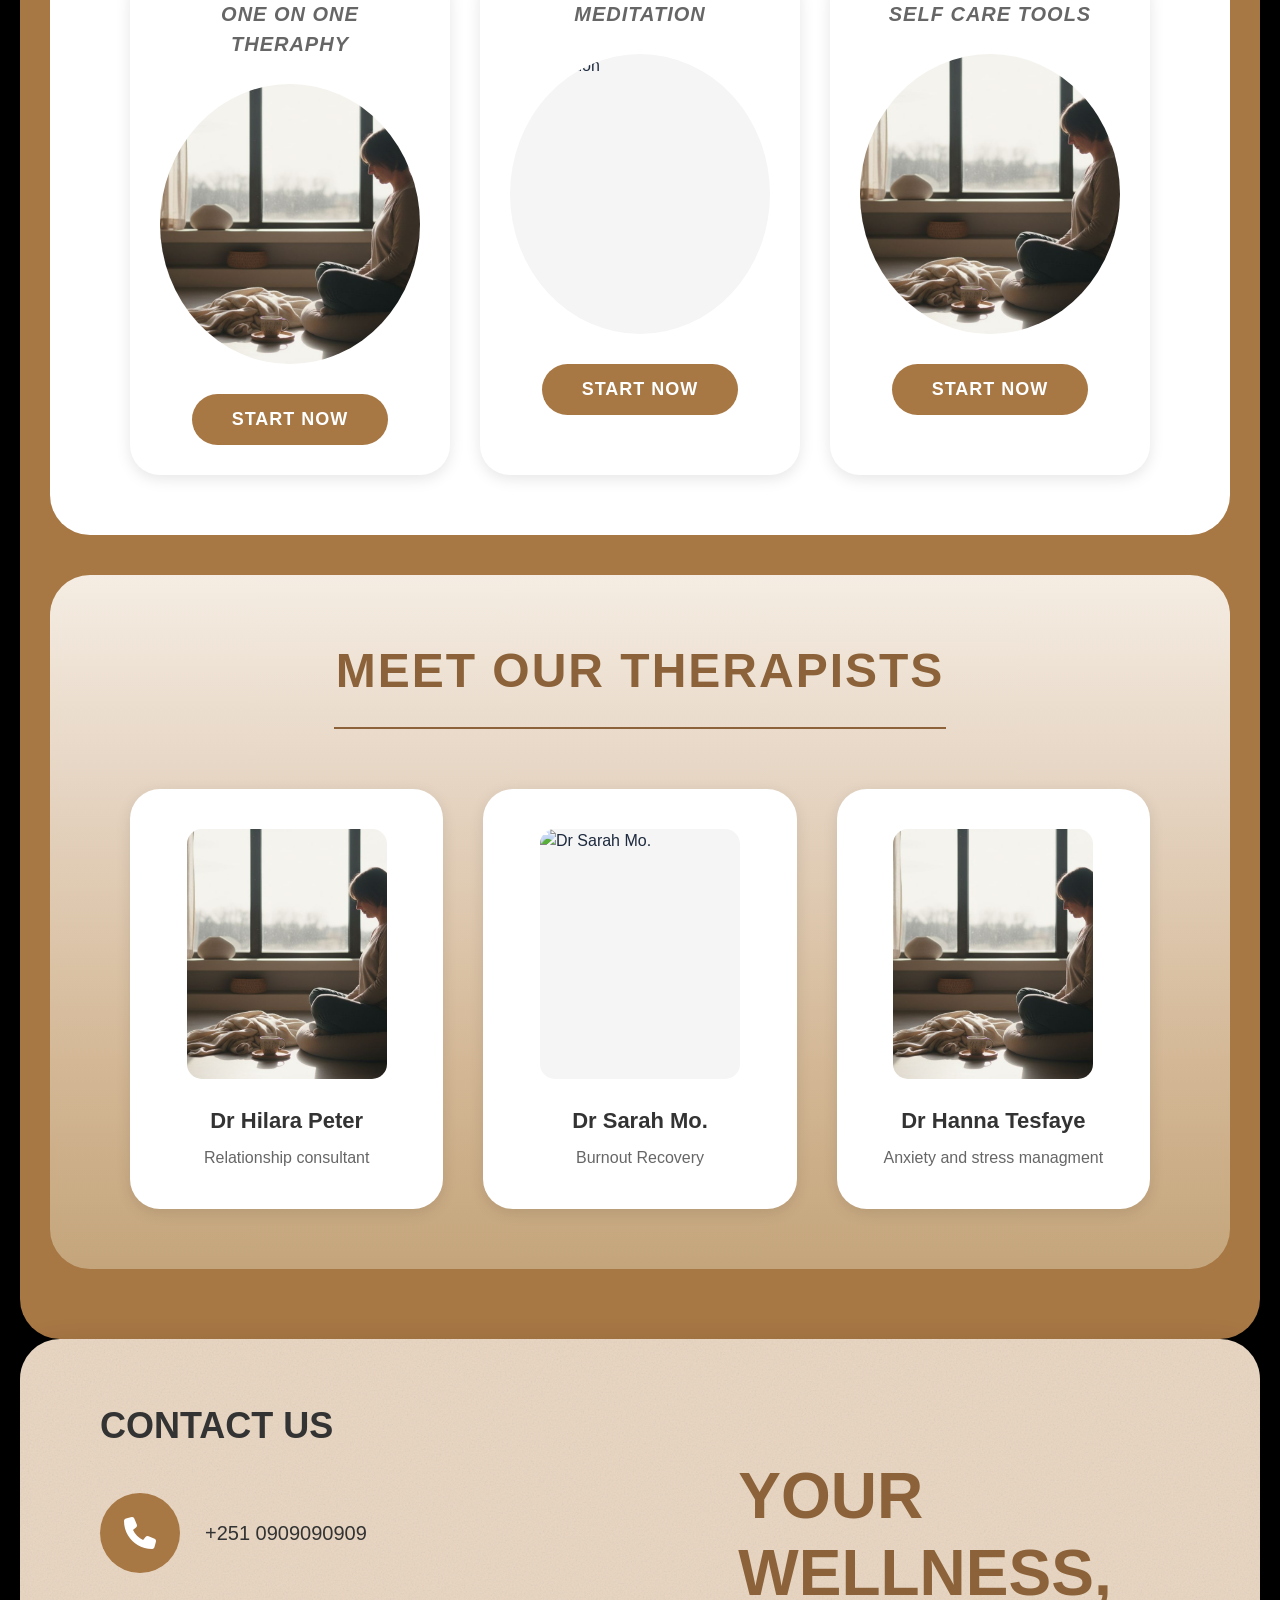
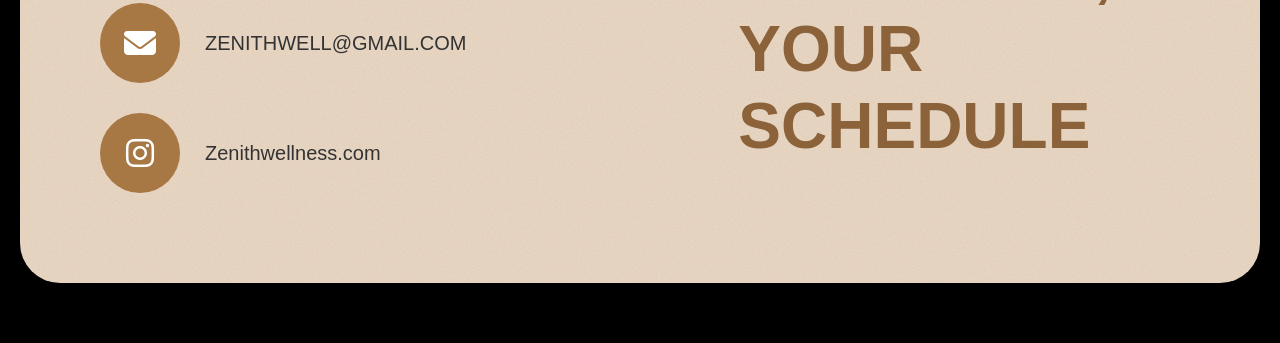
==== commit d5ad438e: "image-radius" ====
--- a/index.html
+++ b/index.html
@@ -138,8 +138,76 @@
                 </div>
             </div>
         </div>
+
+        <div class="therapists-section">
+            <div class="therapists-header">
+                <h1 class="therapists-title">MEET OUR THERAPISTS</h1>
+                <hr class="therapists-divider">
+            </div>
+            
+            <div class="therapists-grid">
+                <div class="therapist-card">
+                    <div class="therapist-image-container">
+                        <img src="./img/wellness1.png" alt="Dr Hilara Peter" class="therapist-image">
+                    </div>
+                    <h3 class="therapist-name">Dr Hilara Peter</h3>
+                    <p class="therapist-specialty">Relationship consultant</p>
+                </div>
+                
+                <div class="therapist-card">
+                    <div class="therapist-image-container">
+                        <img src="./img/wellness 3.jpg" alt="Dr Sarah Mo." class="therapist-image">
+                    </div>
+                    <h3 class="therapist-name">Dr Sarah Mo.</h3>
+                    <p class="therapist-specialty">Burnout Recovery</p>
+                </div>
+                
+                <div class="therapist-card">
+                    <div class="therapist-image-container">
+                        <img src="./img/wellness1.png" alt="Dr Hanna Tesfaye" class="therapist-image">
+                    </div>
+                    <h3 class="therapist-name">Dr Hanna Tesfaye</h3>
+                    <p class="therapist-specialty">Anxiety and stress managment</p>
+                </div>
+            </div>
+        </div>
 </section>
 
   </div>
 </body>
 </html>
+
+
+        <div class="contact-section">
+            <div class="contact-container">
+                <div class="contact-info">
+                    <h2 class="contact-title">CONTACT US</h2>
+                    
+                    <div class="contact-item">
+                        <div class="contact-icon-circle">
+                            <i class="fa-solid fa-phone"></i>
+                        </div>
+                        <span class="contact-text">+251 0909090909</span>
+                    </div>
+                    
+                    <div class="contact-item">
+                        <div class="contact-icon-circle">
+                            <i class="fa-solid fa-envelope"></i>
+                        </div>
+                        <span class="contact-text">ZENITHWELL@GMAIL.COM</span>
+                    </div>
+                    
+                    <div class="contact-item">
+                        <div class="contact-icon-circle">
+                            <i class="fa-brands fa-instagram"></i>
+                        </div>
+                        <span class="contact-text">Zenithwellness.com</span>
+                    </div>
+                </div>
+                
+                <div class="contact-tagline">
+                    <h1 class="tagline-text">YOUR<br>WELLNESS,<br>YOUR<br>SCHEDULE</h1>
+                </div>
+            </div>
+        </div>
+    </section>
--- a/styles.css
+++ b/styles.css
@@ -475,3 +475,212 @@
         font-size: 18px;
     }
 }
+
+/* Therapists Section */
+.therapists-section {
+    background: linear-gradient(180deg, #F5EDE3 0%, #E6D5C3 30%, #D4B896 70%, #C4A57B 100%);
+    padding: 60px 80px;
+    border-radius: 40px;
+    margin-bottom: 40px;
+}
+
+.therapists-header {
+    text-align: center;
+    margin-bottom: 60px;
+}
+
+.therapists-title {
+    font-family: 'Inter', -apple-system, BlinkMacSystemFont, 'Segoe UI', Roboto, Helvetica, Arial, sans-serif;
+    font-size: 48px;
+    font-weight: 600;
+    color: #8B6239;
+    margin-bottom: 20px;
+    letter-spacing: 2px;
+}
+
+.therapists-divider {
+    border: none;
+    border-top: 2px solid #8B6239;
+    width: 60%;
+    margin: 20px auto;
+}
+
+.therapists-grid {
+    display: grid;
+    grid-template-columns: repeat(3, 1fr);
+    gap: 40px;
+    margin-top: 40px;
+}
+
+.therapist-card {
+    background-color: white;
+    border-radius: 30px;
+    padding: 40px 30px;
+    display: flex;
+    flex-direction: column;
+    align-items: center;
+    box-shadow: 0 4px 15px rgba(0, 0, 0, 0.1);
+}
+
+.therapist-image-container {
+    width: 200px;
+    height: 250px;
+    border-radius: 15px;
+    overflow: hidden;
+    margin-bottom: 25px;
+    background-color: #f5f5f5;
+}
+
+.therapist-image {
+    width: 100%;
+    height: 100%;
+    object-fit: cover;
+}
+
+.therapist-name {
+    font-family: 'Inter', -apple-system, BlinkMacSystemFont, 'Segoe UI', Roboto, Helvetica, Arial, sans-serif;
+    font-size: 22px;
+    font-weight: 600;
+    color: #333333;
+    text-align: center;
+    margin-bottom: 10px;
+}
+
+.therapist-specialty {
+    font-family: 'Inter', -apple-system, BlinkMacSystemFont, 'Segoe UI', Roboto, Helvetica, Arial, sans-serif;
+    font-size: 16px;
+    color: #666666;
+    text-align: center;
+    line-height: 1.4;
+}
+
+@media (max-width: 1024px) {
+    .therapists-grid {
+        grid-template-columns: repeat(2, 1fr);
+    }
+}
+
+@media (max-width: 768px) {
+    .therapists-section {
+        padding: 40px 30px;
+    }
+
+    .therapists-grid {
+        grid-template-columns: 1fr;
+        gap: 30px;
+    }
+
+    .therapists-title {
+        font-size: 36px;
+    }
+}
+
+/* Contact Section */
+.contact-section {
+    background-image: url('data:image/svg+xml;utf8,<svg xmlns="http://www.w3.org/2000/svg" width="800" height="1200"><defs><filter id="noise"><feTurbulence type="fractalNoise" baseFrequency="0.9" numOctaves="4" /><feColorMatrix type="saturate" values="0" /></filter></defs><rect width="800" height="1200" fill="%23E8D5C0"/><rect width="800" height="1200" filter="url(%23noise)" opacity="0.15"/></svg>');
+    background-size: cover;
+    background-position: center;
+    padding: 60px 80px;
+    border-radius: 40px;
+    margin-bottom: 40px;
+    position: relative;
+    box-shadow: 0 8px 30px rgba(0, 0, 0, 0.15);
+}
+
+.contact-container {
+    display: flex;
+    justify-content: space-between;
+    align-items: center;
+    gap: 60px;
+}
+
+.contact-info {
+    flex: 1;
+}
+
+.contact-title {
+    font-family: 'Inter', -apple-system, BlinkMacSystemFont, 'Segoe UI', Roboto, Helvetica, Arial, sans-serif;
+    font-size: 36px;
+    font-weight: 600;
+    color: #333333;
+    margin-bottom: 40px;
+}
+
+.contact-item {
+    display: flex;
+    align-items: center;
+    gap: 25px;
+    margin-bottom: 30px;
+}
+
+.contact-icon-circle {
+    width: 80px;
+    height: 80px;
+    border-radius: 50%;
+    background-color: #A77744;
+    display: flex;
+    align-items: center;
+    justify-content: center;
+    flex-shrink: 0;
+}
+
+.contact-icon-circle i {
+    font-size: 32px;
+    color: white;
+}
+
+.contact-text {
+    font-family: 'Inter', -apple-system, BlinkMacSystemFont, 'Segoe UI', Roboto, Helvetica, Arial, sans-serif;
+    font-size: 20px;
+    color: #333333;
+    font-weight: 500;
+}
+
+.contact-tagline {
+    flex: 1;
+    display: flex;
+    align-items: center;
+    justify-content: center;
+}
+
+.tagline-text {
+    font-family: 'Inter', -apple-system, BlinkMacSystemFont, 'Segoe UI', Roboto, Helvetica, Arial, sans-serif;
+    font-size: 64px;
+    font-weight: 700;
+    color: #8B6239;
+    line-height: 1.2;
+    text-align: left;
+}
+
+@media (max-width: 768px) {
+    .contact-section {
+        padding: 40px 30px;
+    }
+
+    .contact-container {
+        flex-direction: column;
+        gap: 40px;
+    }
+
+    .contact-title {
+        font-size: 28px;
+    }
+
+    .contact-icon-circle {
+        width: 60px;
+        height: 60px;
+    }
+
+    .contact-icon-circle i {
+        font-size: 24px;
+    }
+
+    .contact-text {
+        font-size: 16px;
+    }
+
+    .tagline-text {
+        font-size: 48px;
+        text-align: center;
+    }
+}
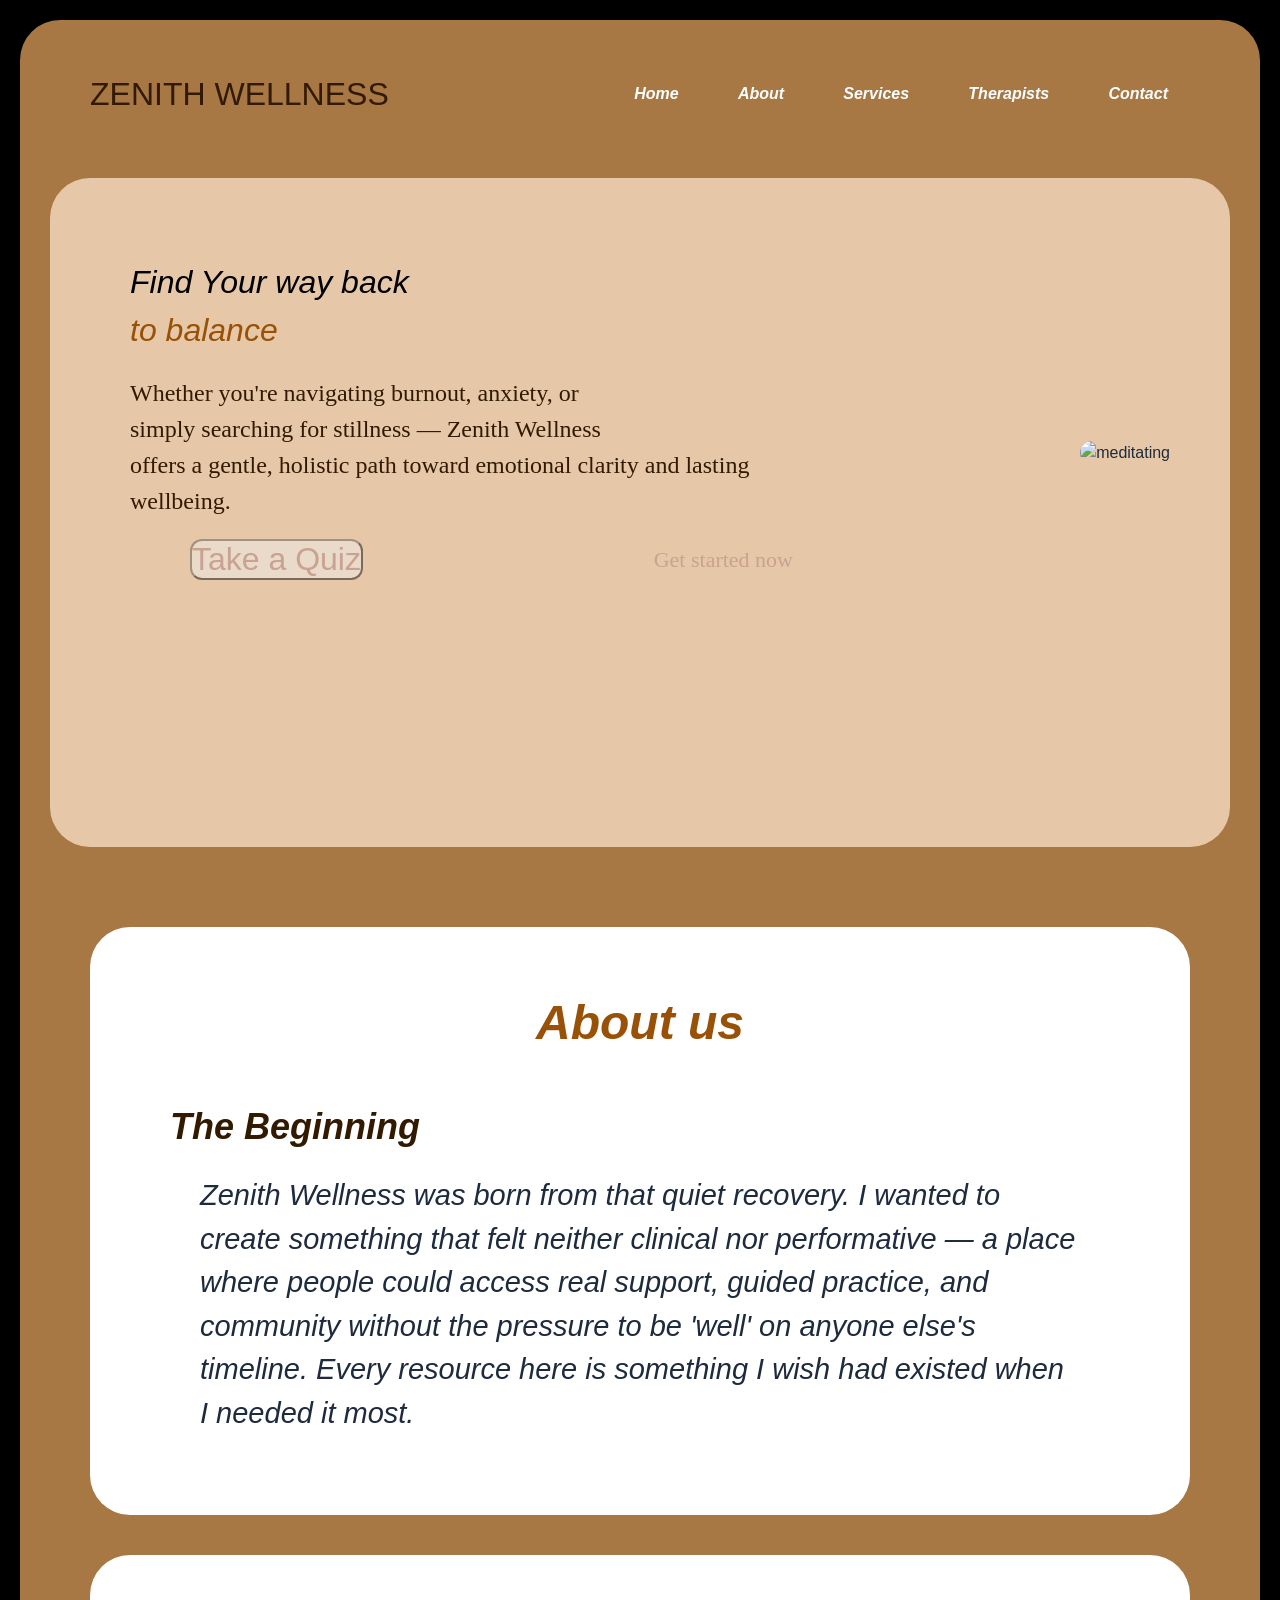
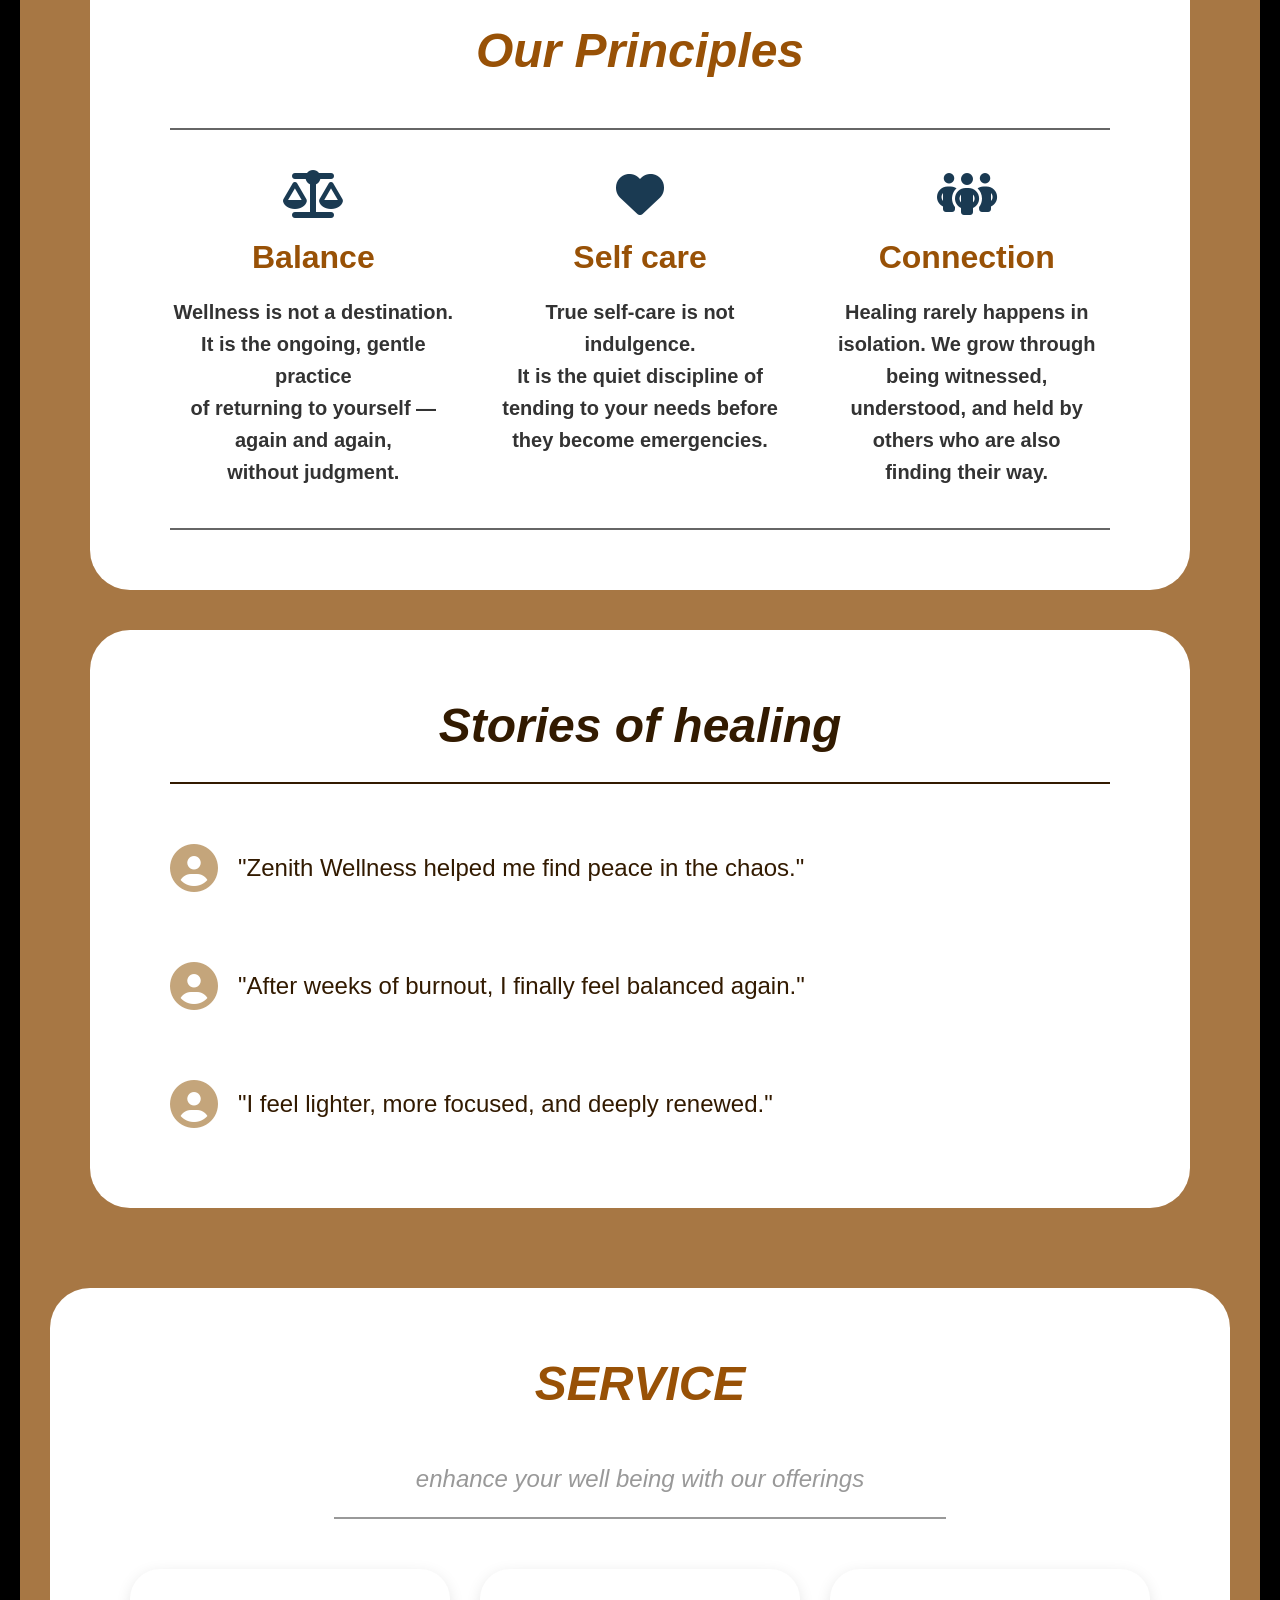
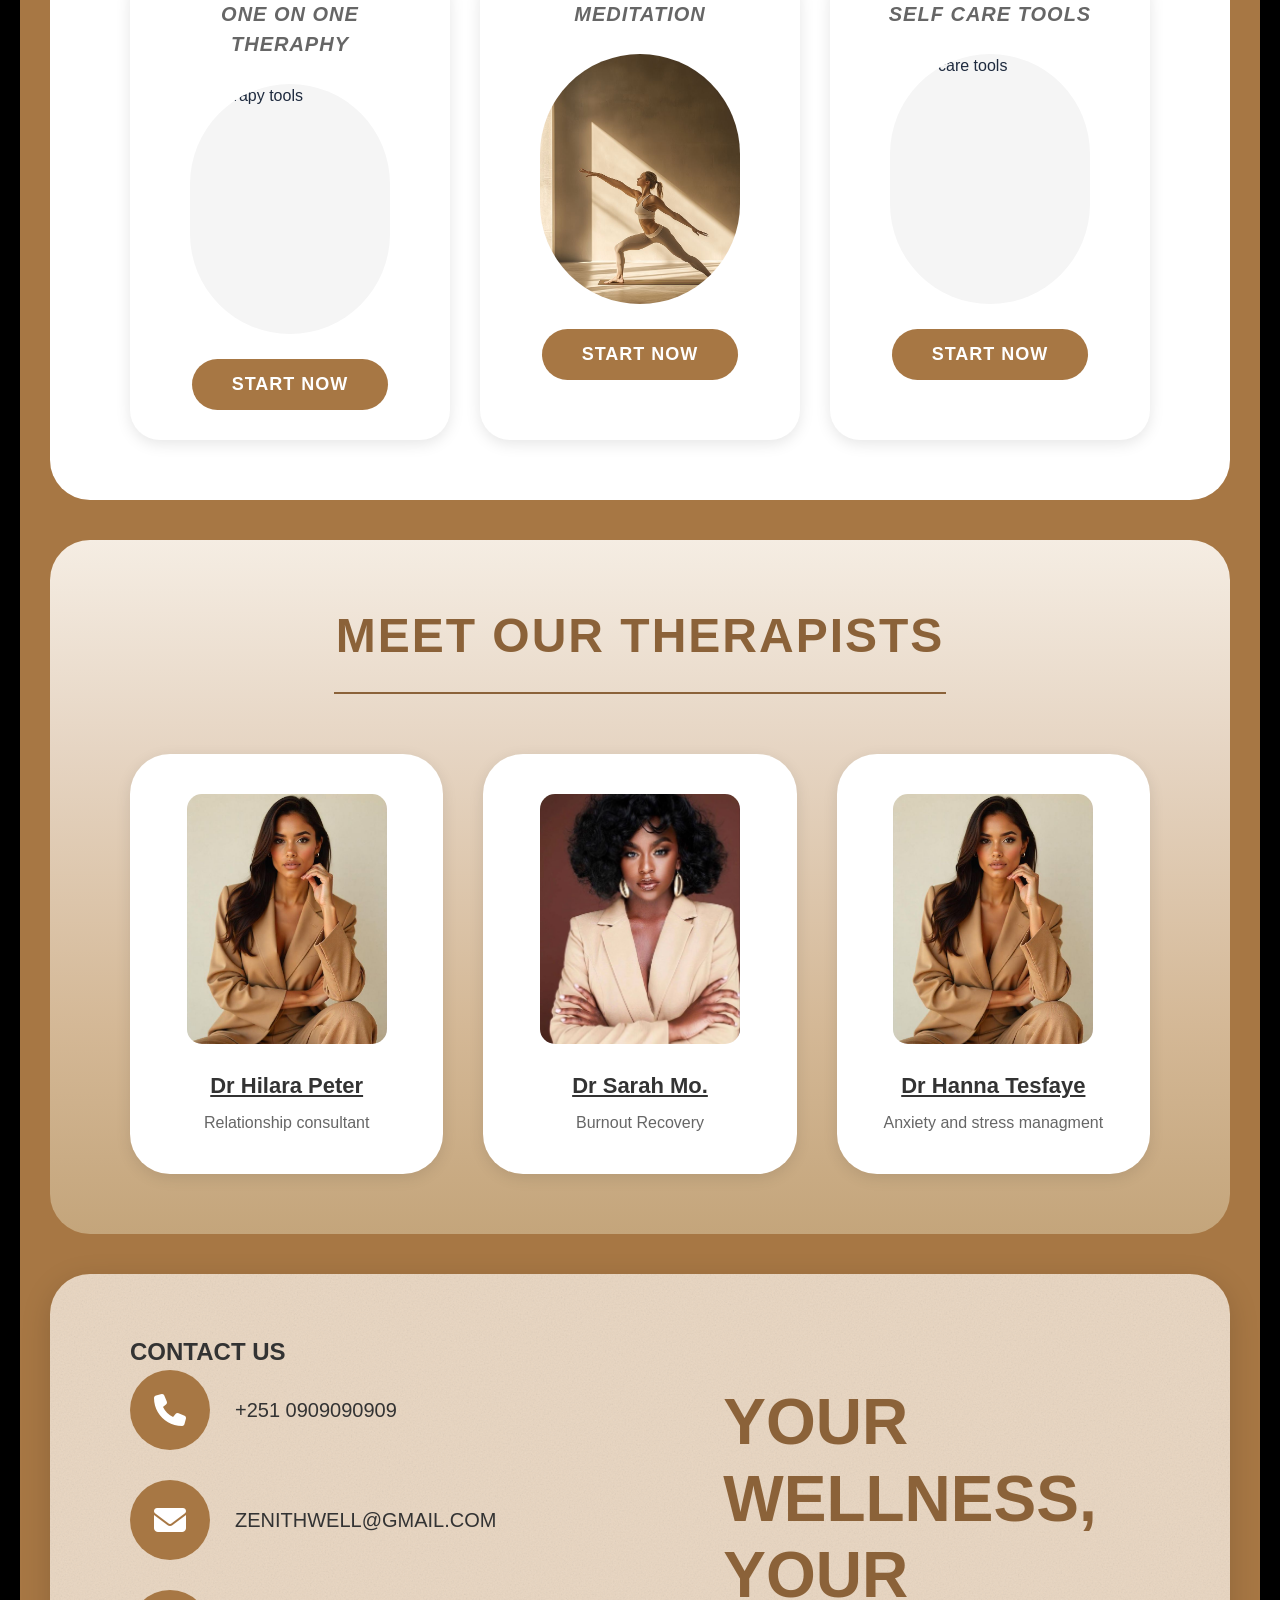
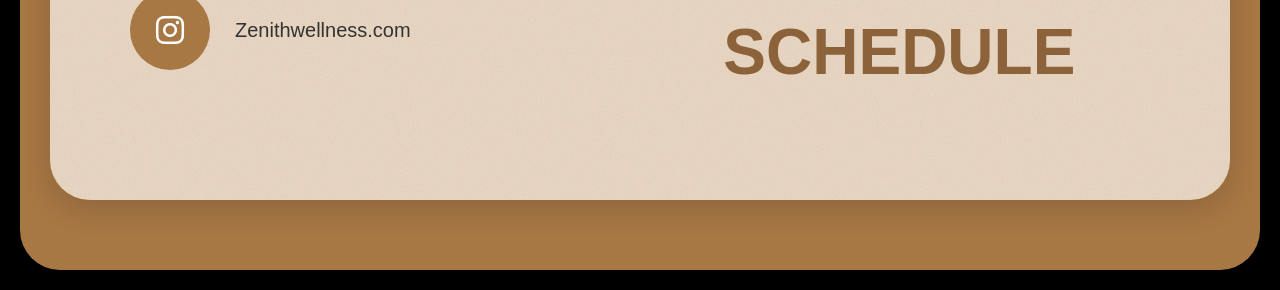
==== commit 869a191b: "image-service update" ====
--- a/index.html
+++ b/index.html
@@ -116,7 +116,7 @@
                 <div class="service-card">
                     <h3 class="service-name">ONE ON ONE THERAPHY</h3>
                     <div class="service-image-container">
-                        <img src="./img/wellness1.png" alt="Therapy tools" class="service-image">
+                        <img src="./img/welness 8.jpg" alt="Therapy tools" class="service-image">
                     </div>
                     <button class="service-button">START NOW</button>
                 </div>
@@ -124,7 +124,7 @@
                 <div class="service-card">
                     <h3 class="service-name">MEDITATION</h3>
                     <div class="service-image-container">
-                        <img src="./img/wellness 3.jpg" alt="Meditation" class="service-image">
+                        <img src="./img/wellness 7.jpg" alt="Meditation" class="service-image">
                     </div>
                     <button class="service-button">START NOW</button>
                 </div>
@@ -132,7 +132,7 @@
                 <div class="service-card">
                     <h3 class="service-name">SELF CARE TOOLS</h3>
                     <div class="service-image-container">
-                        <img src="./img/wellness1.png" alt="Self care tools" class="service-image">
+                        <img src="./img/welness 8.jpg" alt="Self care tools" class="service-image">
                     </div>
                     <button class="service-button">START NOW</button>
                 </div>
@@ -148,7 +148,7 @@
             <div class="therapists-grid">
                 <div class="therapist-card">
                     <div class="therapist-image-container">
-                        <img src="./img/wellness1.png" alt="Dr Hilara Peter" class="therapist-image">
+                        <img src="./img/wellness 5.jpg" alt="Dr Hilara Peter" class="therapist-image">
                     </div>
                     <h3 class="therapist-name">Dr Hilara Peter</h3>
                     <p class="therapist-specialty">Relationship consultant</p>
@@ -156,7 +156,7 @@
                 
                 <div class="therapist-card">
                     <div class="therapist-image-container">
-                        <img src="./img/wellness 3.jpg" alt="Dr Sarah Mo." class="therapist-image">
+                        <img src="./img/wellness 6.jpg" alt="Dr Sarah Mo." class="therapist-image">
                     </div>
                     <h3 class="therapist-name">Dr Sarah Mo.</h3>
                     <p class="therapist-specialty">Burnout Recovery</p>
@@ -164,7 +164,7 @@
                 
                 <div class="therapist-card">
                     <div class="therapist-image-container">
-                        <img src="./img/wellness1.png" alt="Dr Hanna Tesfaye" class="therapist-image">
+                        <img src="./img/wellness 5.jpg" alt="Dr Hanna Tesfaye" class="therapist-image">
                     </div>
                     <h3 class="therapist-name">Dr Hanna Tesfaye</h3>
                     <p class="therapist-specialty">Anxiety and stress managment</p>
@@ -172,13 +172,7 @@
             </div>
         </div>
 </section>
-
-  </div>
-</body>
-</html>
-
-
-        <div class="contact-section">
+    <section class="contact-section">
             <div class="contact-container">
                 <div class="contact-info">
                     <h2 class="contact-title">CONTACT US</h2>
@@ -194,14 +188,15 @@
                         <div class="contact-icon-circle">
                             <i class="fa-solid fa-envelope"></i>
                         </div>
-                        <span class="contact-text">ZENITHWELL@GMAIL.COM</span>
+                        <a href="#"><span class="contact-text">ZENITHWELL@GMAIL.COM</span></a>
                     </div>
                     
                     <div class="contact-item">
                         <div class="contact-icon-circle">
                             <i class="fa-brands fa-instagram"></i>
                         </div>
-                        <span class="contact-text">Zenithwellness.com</span>
+                        <a href="#">                        
+                        <span class="contact-text">Zenithwellness.com</span></a>
                     </div>
                 </div>
                 
@@ -211,3 +206,11 @@
             </div>
         </div>
     </section>
+
+  </div>
+</body>
+</html>
+
+
+       
+    
--- a/styles.css
+++ b/styles.css
@@ -83,16 +83,7 @@
 .nav-link:active {
     transform: translateY(0);
 }
-/* .hrr{
-    display: flexbox;
-    flex-direction: column;
-    width: 50px;
-}
-.hr{
-color: black;
-width: 110px;
-opacity: 100%;
-} */
+
 .intro-section {
    padding: 60px 60px;
    display: flex;
@@ -414,15 +405,17 @@
 }
 
 .service-image-container {
-    width: 100%;
-    height: 280px;
-    border-radius: 50%;
+    margin-bottom: 30px;
+    display: flex;
+    align-items: center;
+    justify-content: center;
+        width: 200px;
+    height: 250px;
+    border-radius: 188px;
     overflow: hidden;
-    margin-bottom: 30px;
-    display: flex;
-    align-items: center;
-    justify-content: center;
+    margin-bottom: 25px;
     background-color: #f5f5f5;
+
 }
 
 .service-image {
@@ -514,7 +507,7 @@
 
 .therapist-card {
     background-color: white;
-    border-radius: 30px;
+    border-radius: 40px;
     padding: 40px 30px;
     display: flex;
     flex-direction: column;
@@ -544,6 +537,7 @@
     color: #333333;
     text-align: center;
     margin-bottom: 10px;
+    text-decoration: underline;
 }
 
 .therapist-specialty {
@@ -596,12 +590,14 @@
 
 .contact-info {
     flex: 1;
-}
-
-.contact-title {
-    font-family: 'Inter', -apple-system, BlinkMacSystemFont, 'Segoe UI', Roboto, Helvetica, Arial, sans-serif;
-    font-size: 36px;
-    font-weight: 600;
+.contact-container {
+    display: flex;
+    justify-content: space-between;
+    align-items: center;
+    gap: 60px;
+    position: relative;
+    z-index: 1;
+}   font-weight: 600;
     color: #333333;
     margin-bottom: 40px;
 }
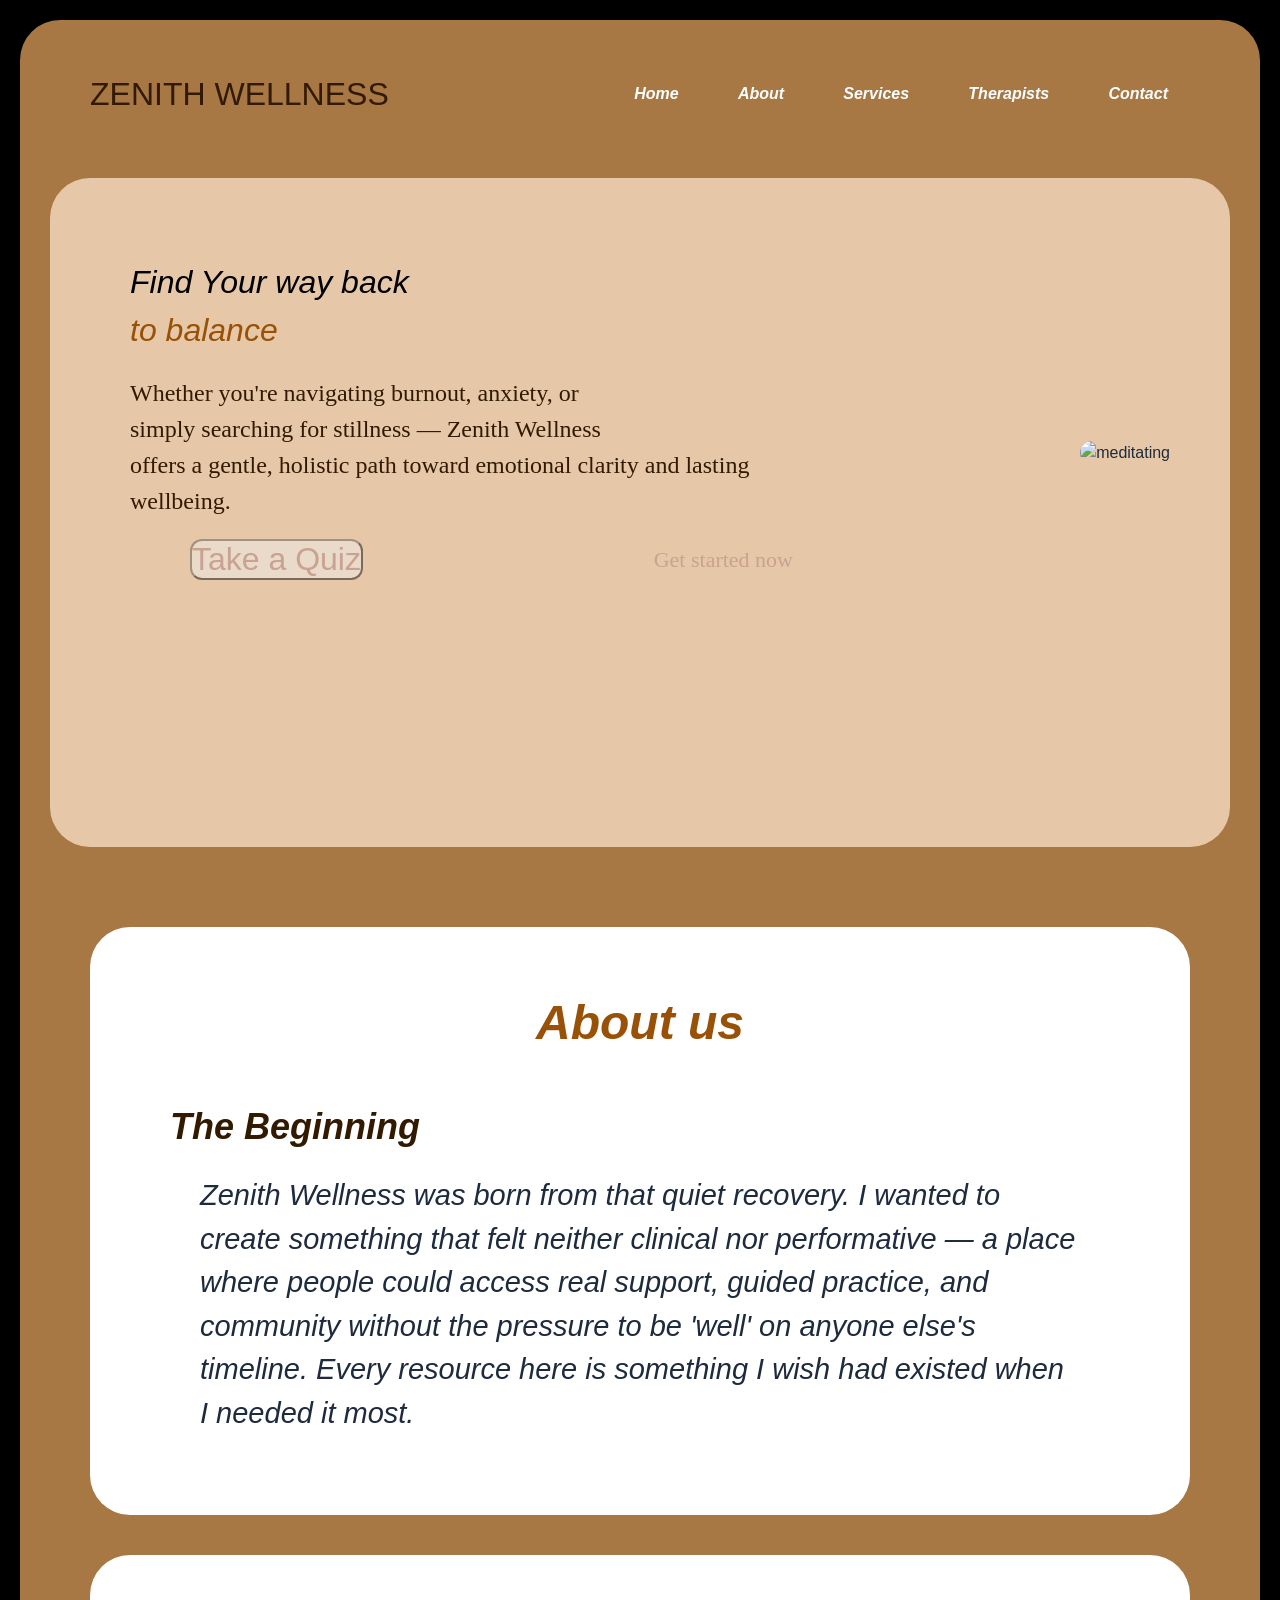
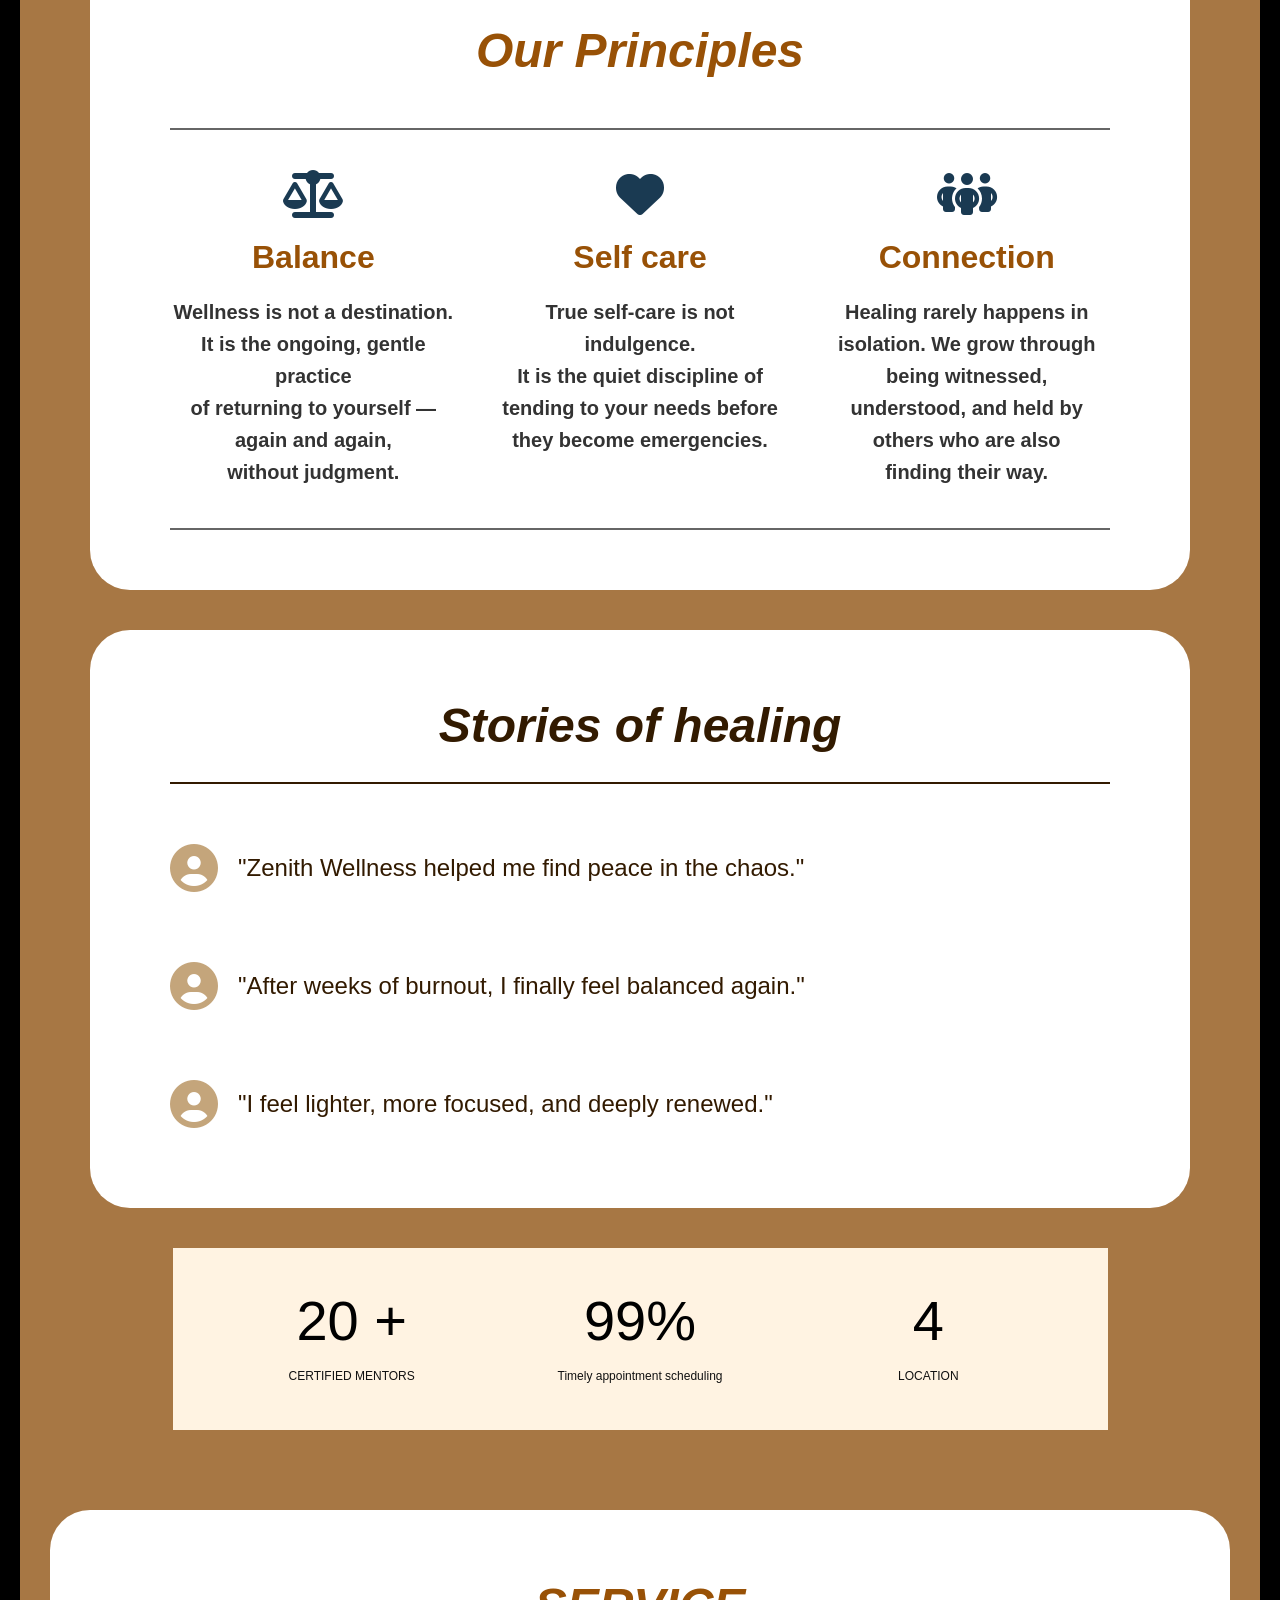
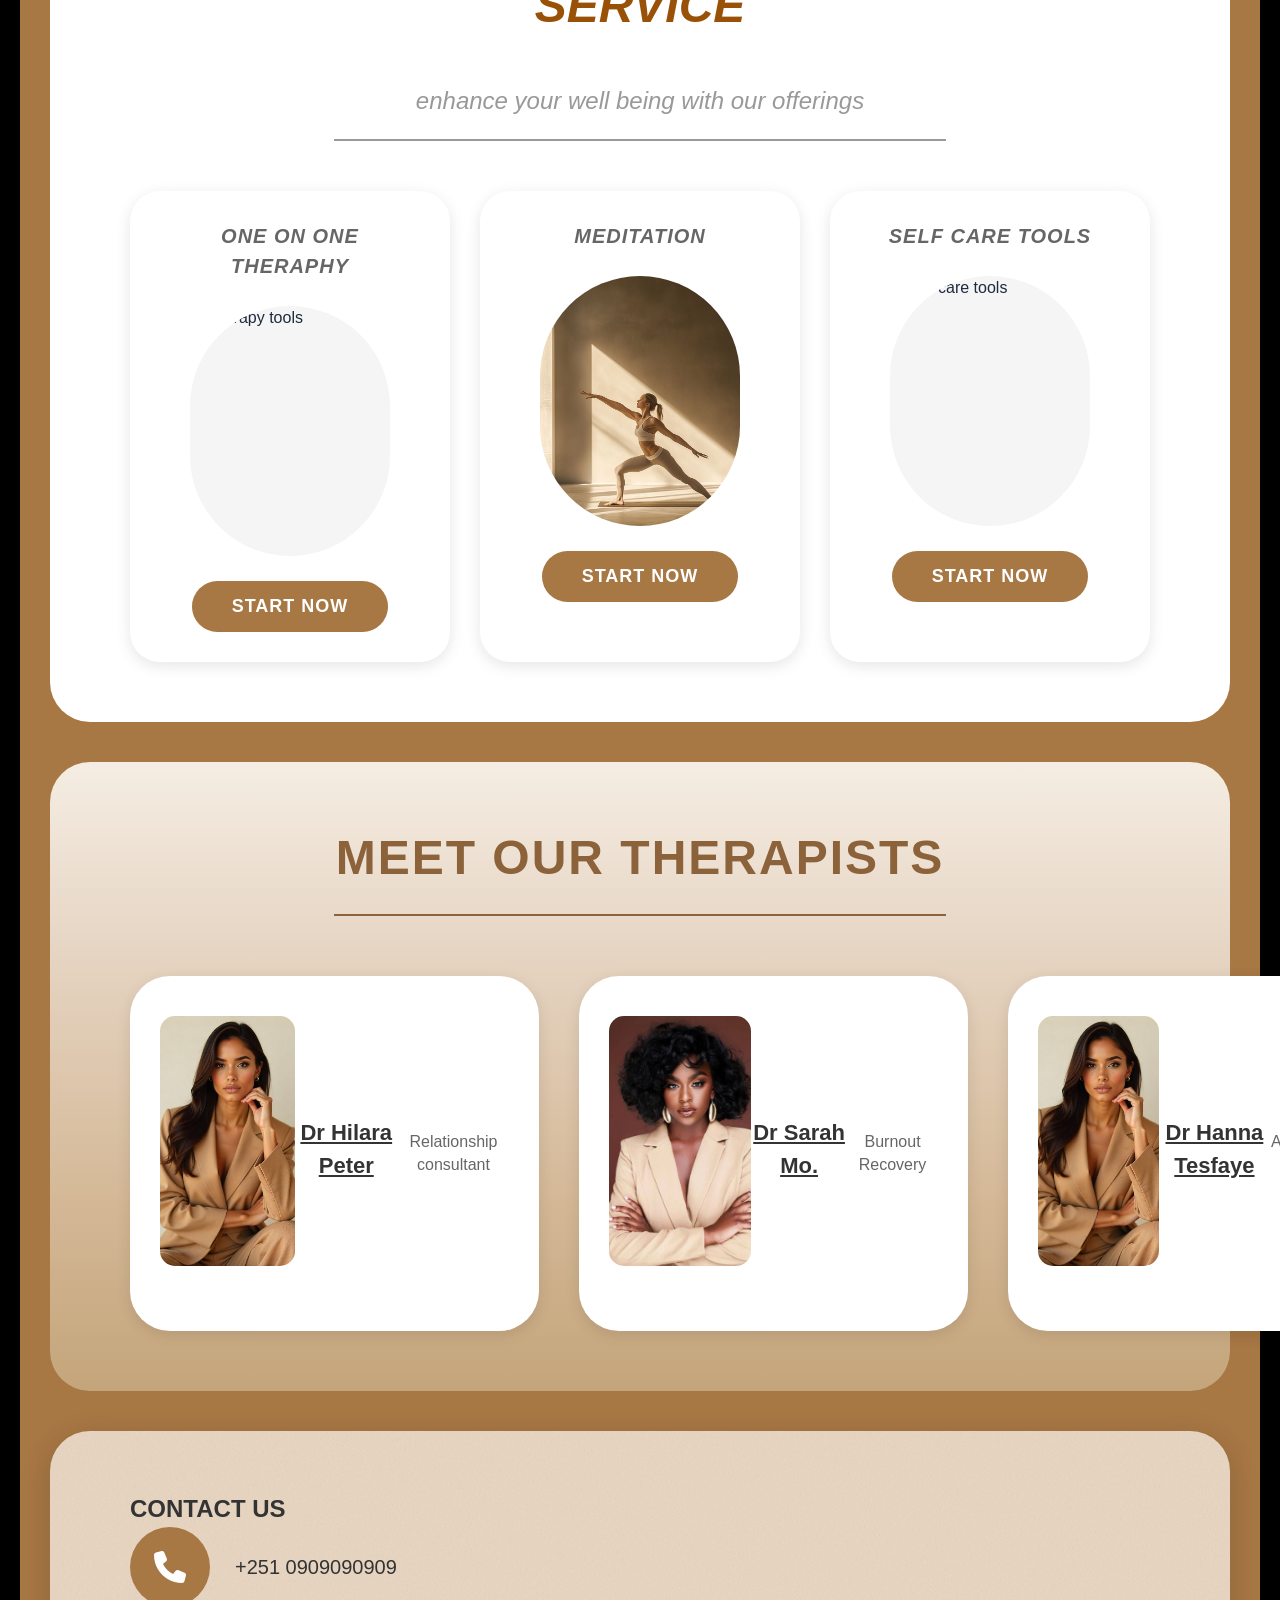
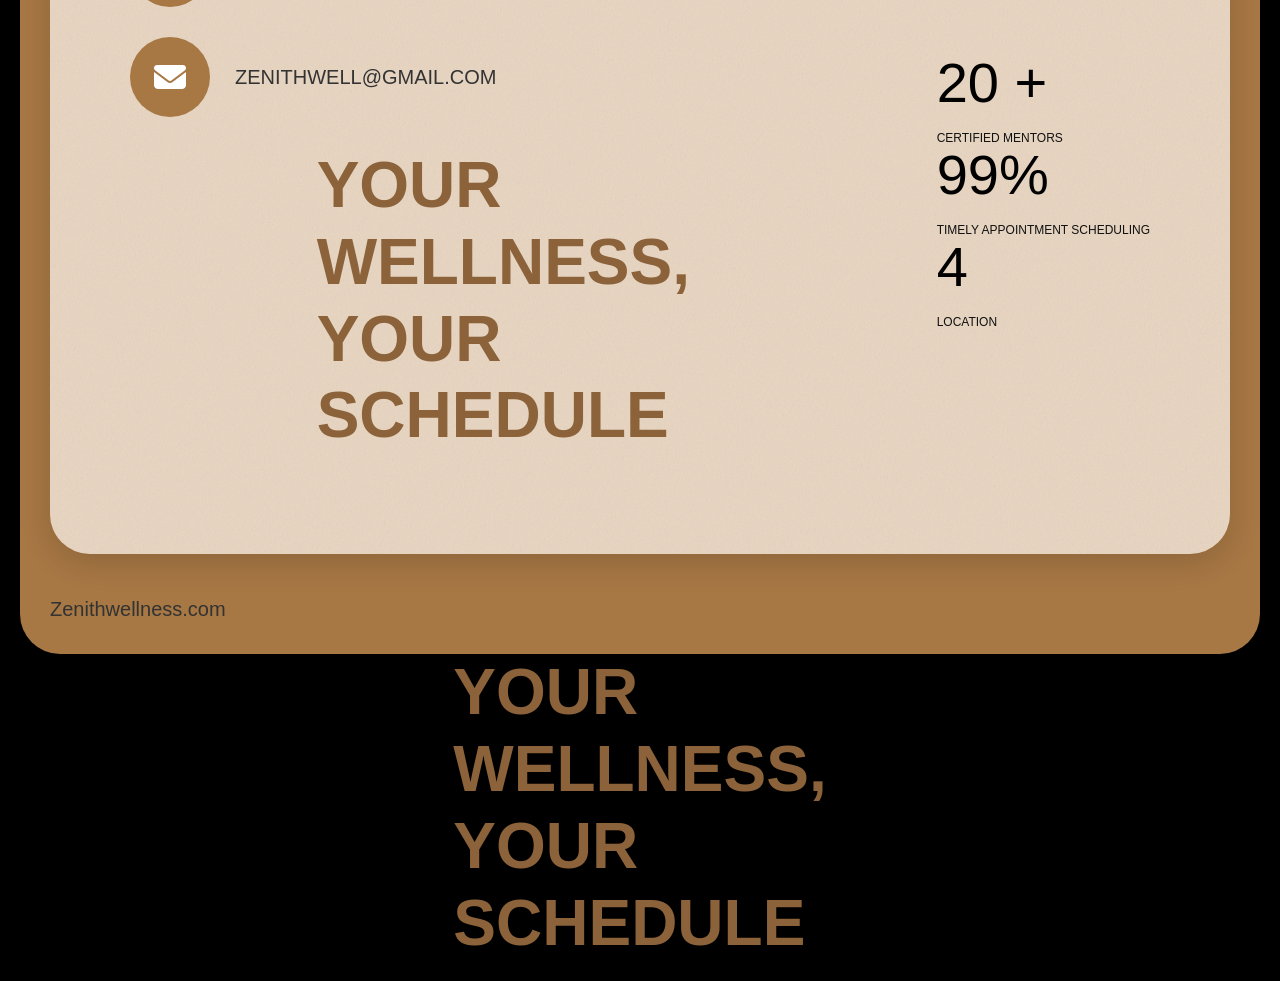
==== commit 33168ece: "stat-section" ====
--- a/index.html
+++ b/index.html
@@ -98,8 +98,25 @@
                     <p class="testimonial-text highlight-text">"I feel lighter, more focused, and deeply renewed."</p>
                 </div>
             </div>
-        </div>
-
+        </div >
+     <section class="stats-section">
+    <div class="stat-box">
+      <div class="stat-number">20 +</div>
+      <div class="stat-label">Certified Mentors</div>
+    </div>
+
+    <div class="stat-box">
+      <div class="stat-number">99%</div>
+      <div class="stat-label">Timely appointment scheduling</div>
+    </div>
+
+    <div class="stat-box">
+      <div class="stat-number">4</div>
+      <div class="stat-label">Location</div>
+    </div>
+  </section>
+            
+        
        
     </section>
 
@@ -190,12 +207,29 @@
                         </div>
                         <a href="#"><span class="contact-text">ZENITHWELL@GMAIL.COM</span></a>
                     </div>
-                    
-                    <div class="contact-item">
-                        <div class="contact-icon-circle">
-                            <i class="fa-brands fa-instagram"></i>
-                        </div>
-                        <a href="#">                        
+                <div class="contact-tagline">
+                    <h1 class="tagline-text">YOUR<br>WELLNESS,<br>YOUR<br>SCHEDULE</h1>
+                </div>
+            </div>
+            
+            <div class="certificate-container">
+                <div class="stat-item">
+                    <h2 class="stat-number">20 +</h2>
+                    <p class="stat-label">CERTIFIED MENTORS</p>
+                </div>
+                
+                <div class="stat-item">
+                    <h2 class="stat-number">99%</h2>
+                    <p class="stat-label">Timely appointment scheduling</p>
+                </div>
+                
+                <div class="stat-item">
+                    <h2 class="stat-number">4</h2>
+                    <p class="stat-label">LOCATION</p>
+                </div>
+            </div>
+        </div>
+    </section>          <a href="#">                        
                         <span class="contact-text">Zenithwellness.com</span></a>
                     </div>
                 </div>
--- a/styles.css
+++ b/styles.css
@@ -287,6 +287,9 @@
     color: #321A00;
     line-height: 1.5;
 }
+
+
+
 
 
 /* Responsive Design */
@@ -443,7 +446,49 @@
     transform: translateY(-2px);
     box-shadow: 0 4px 10px rgba(0, 0, 0, 0.2);
 }
-
+.stats-section {
+  background-color: #fff2df;
+  width: 85%;
+  max-width: 950px;
+  margin: 40px auto;
+  padding: 45px 35px;
+
+  display: flex;
+  justify-content: space-between;
+  align-items: center;
+}
+
+.stat-box {
+  flex: 1;
+  text-align: center;
+}
+.stats-section {
+      width: 85%;
+      max-width: 950px;
+      background-color: #fff3e2;
+      padding: 45px 35px;
+      display: flex;
+      justify-content: space-between;
+      align-items: center;
+    }
+.stat-number {
+  font-size: 56px;
+  font-weight: 400;
+  color: #000;
+  line-height: 1;
+  margin-bottom: 18px;
+}
+
+.stat-label {
+  font-size: 12px;
+  font-weight: 400;
+  color: #111;
+  text-transform: uppercase;
+}
+
+.stat-box:nth-child(2) .stat-label {
+  text-transform: none;
+}
 @media (max-width: 1024px) {
     .services-grid {
         grid-template-columns: repeat(2, 1fr);
@@ -510,7 +555,7 @@
     border-radius: 40px;
     padding: 40px 30px;
     display: flex;
-    flex-direction: column;
+    justify-content: space-between;
     align-items: center;
     box-shadow: 0 4px 15px rgba(0, 0, 0, 0.1);
 }
@@ -680,3 +725,9 @@
         text-align: center;
     }
 }
+
+
+
+
+
+
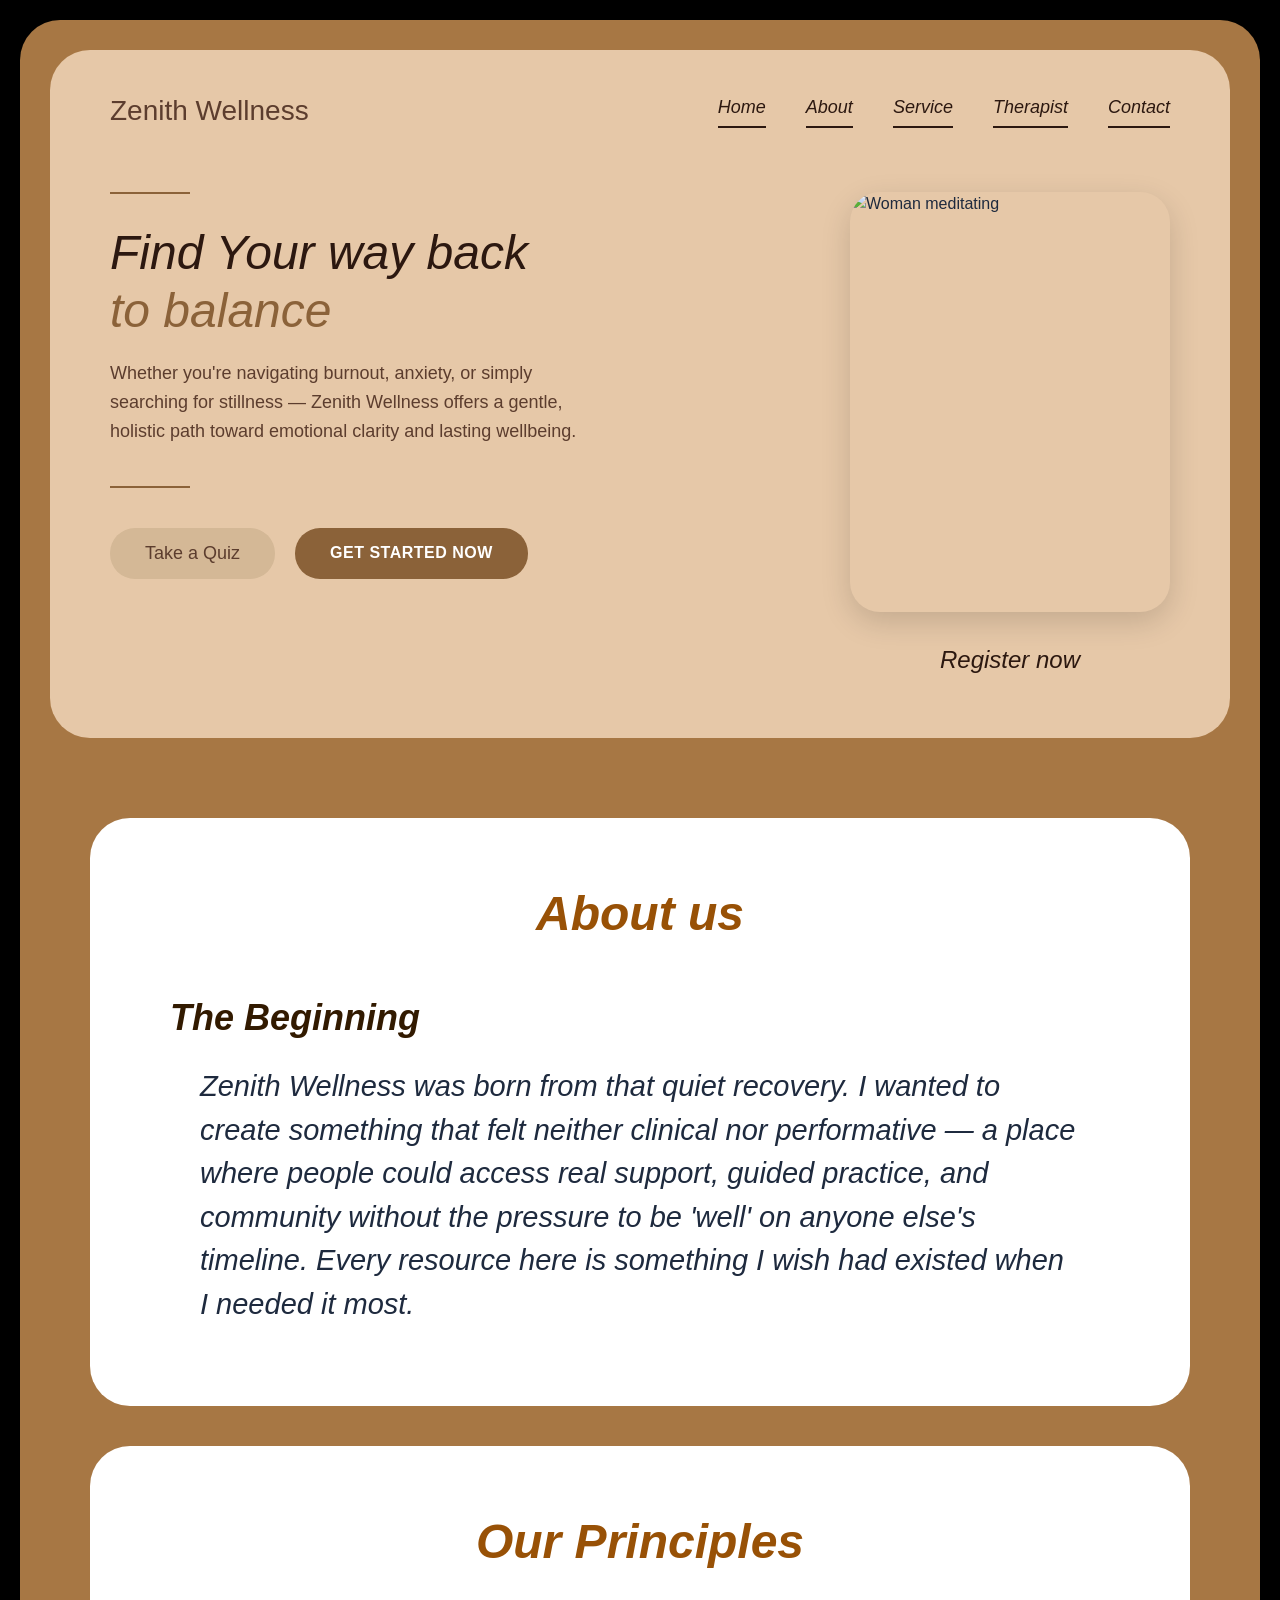
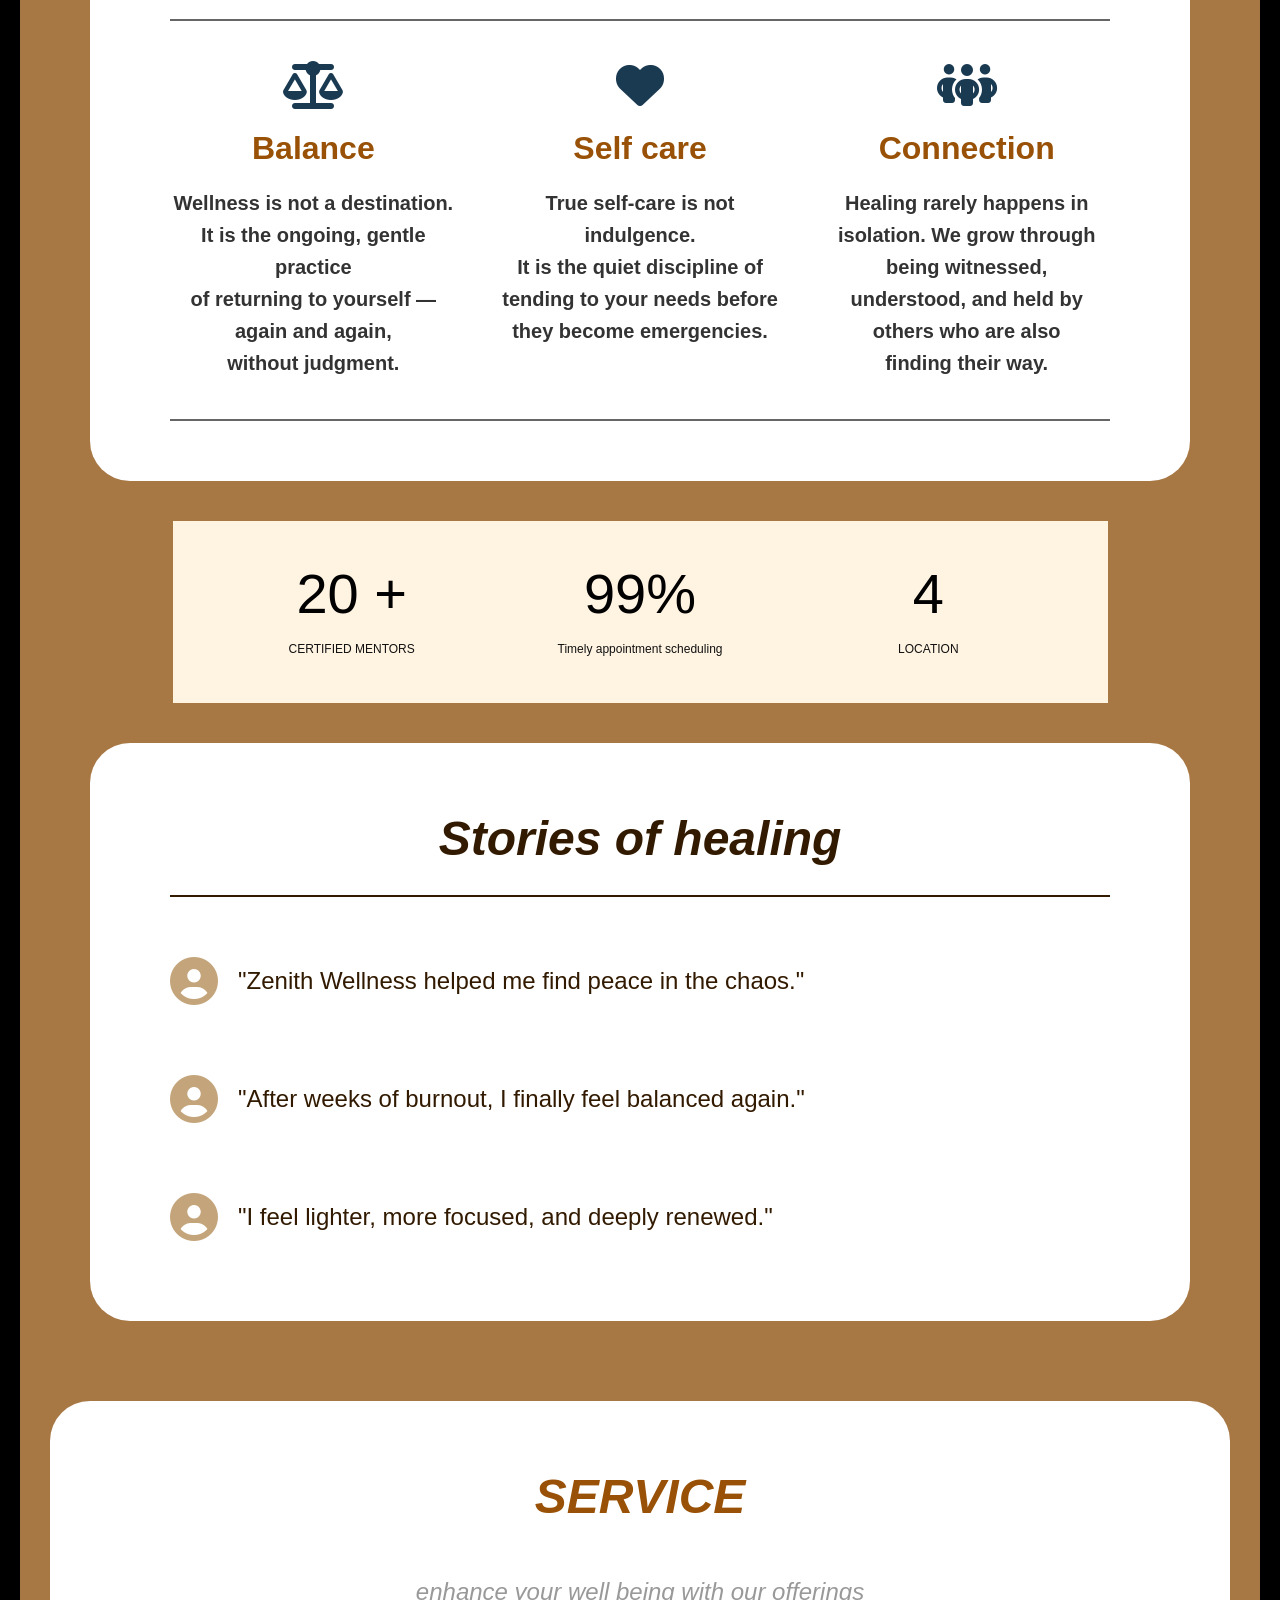
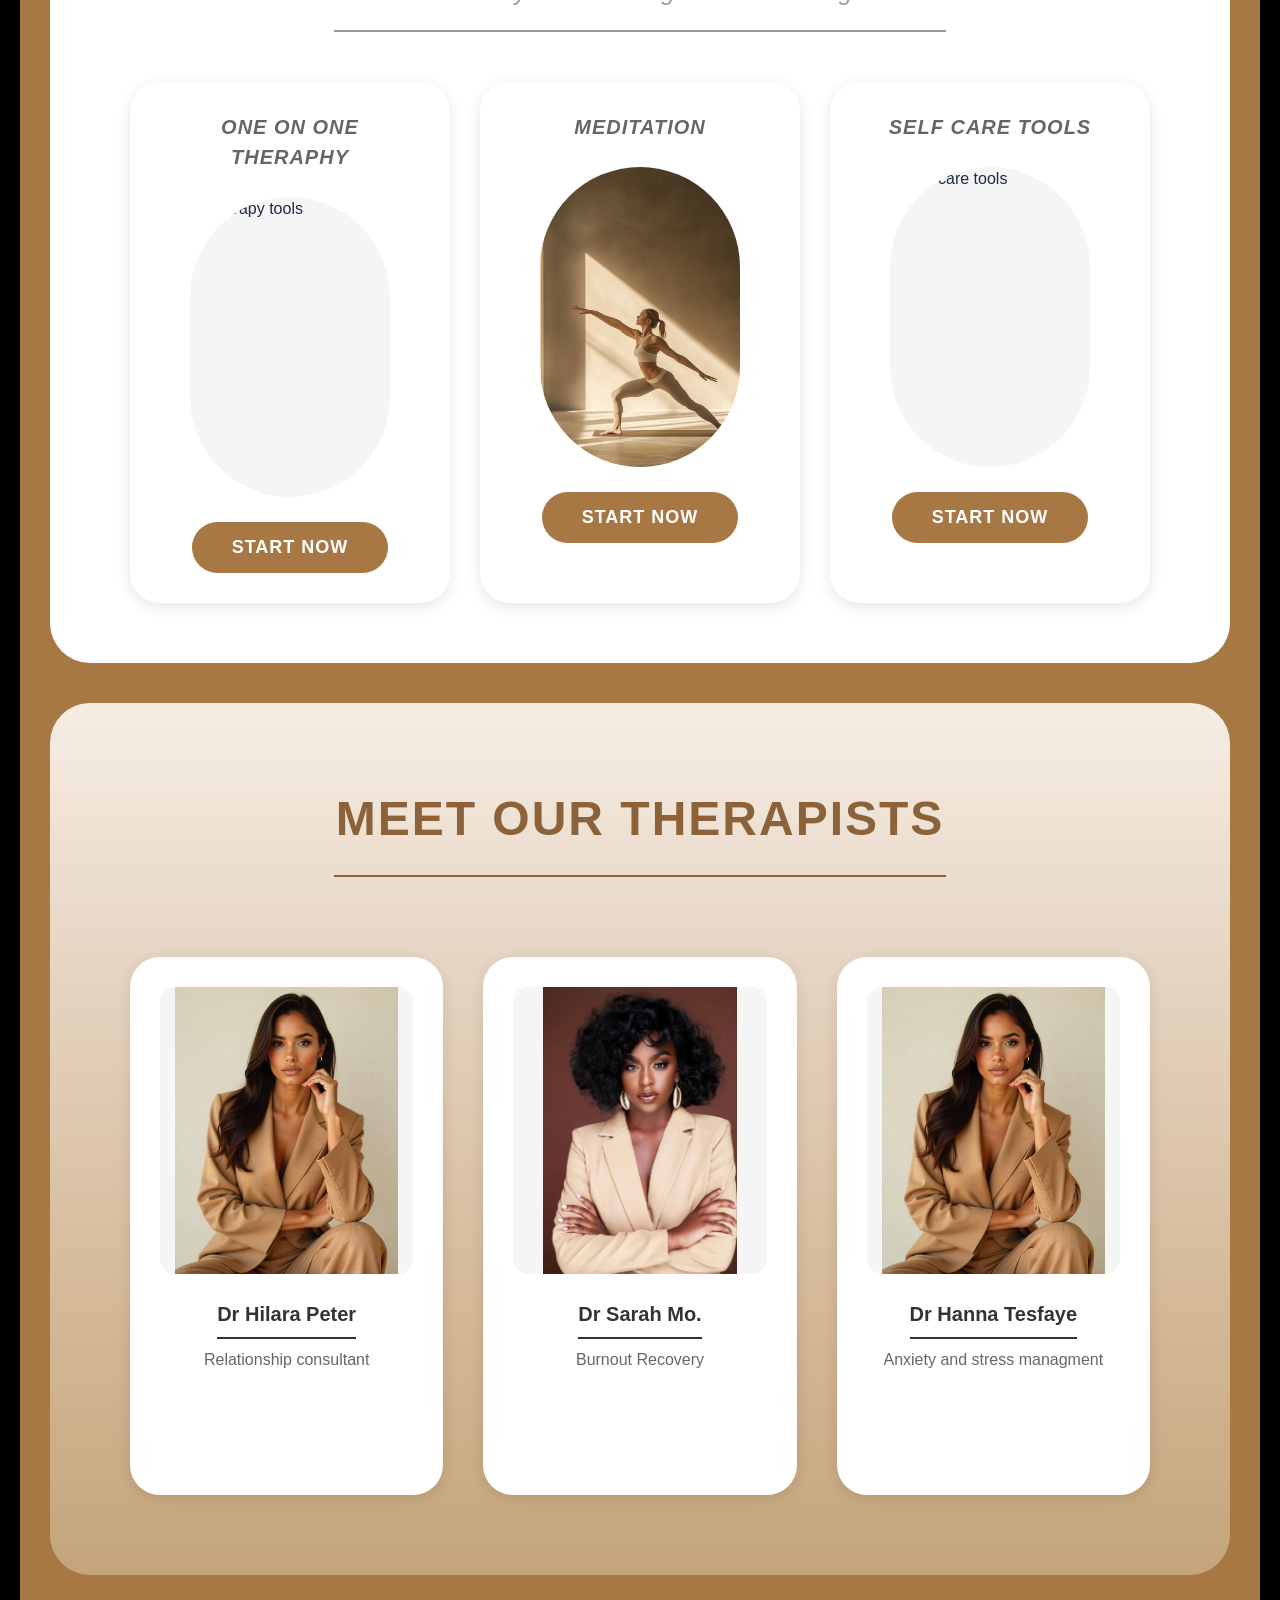
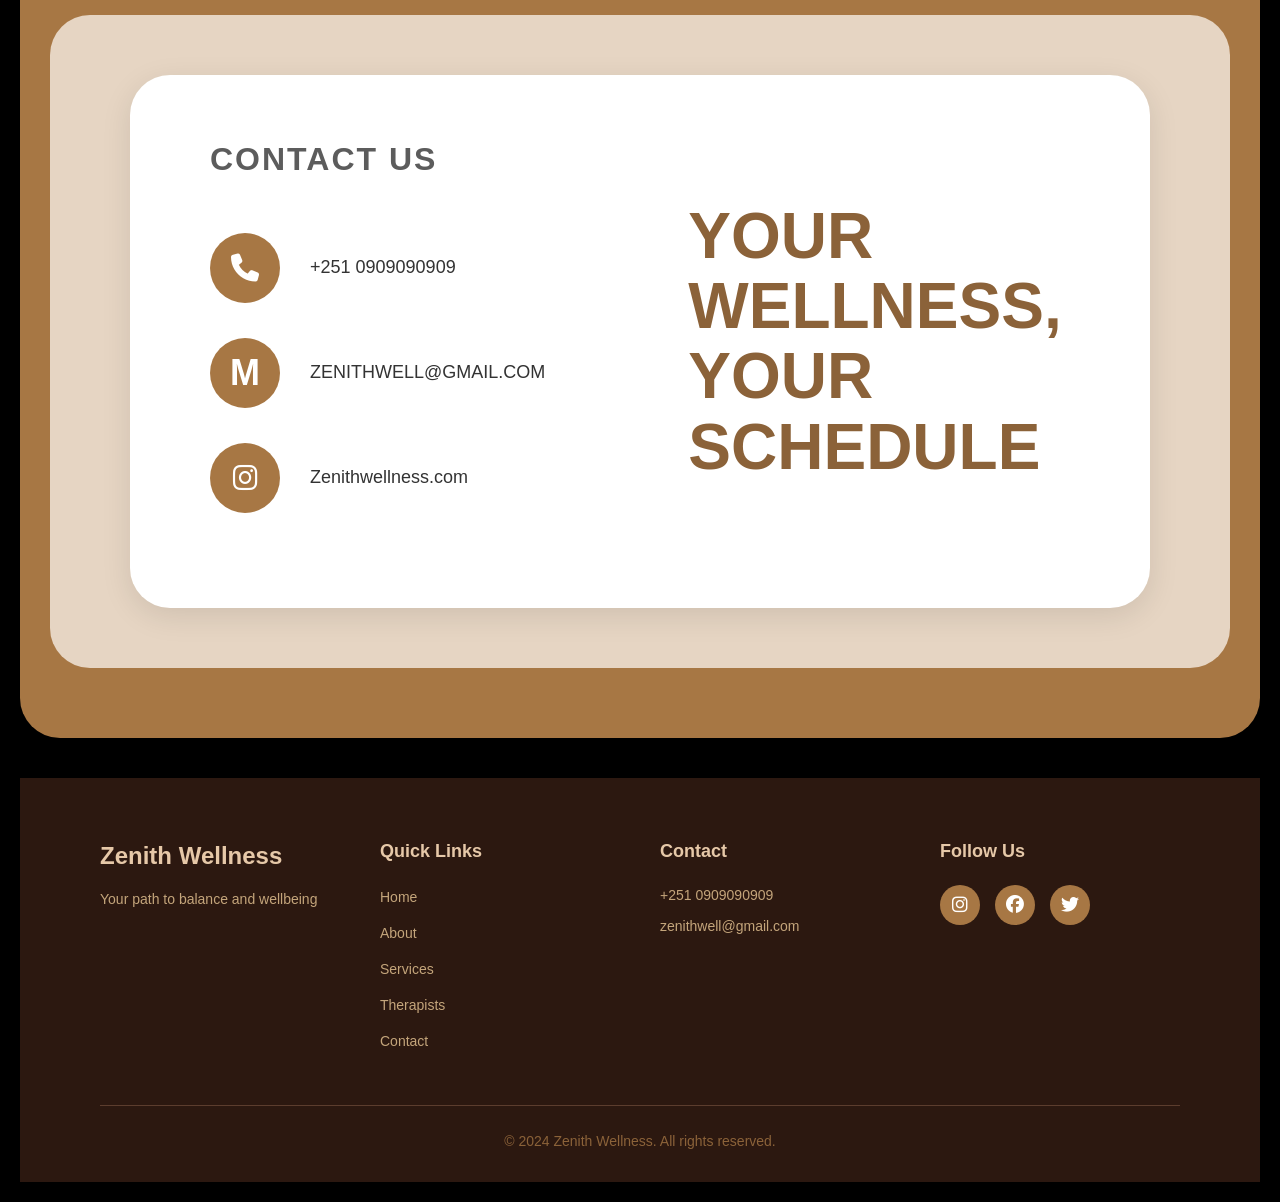
==== commit 0608657a: "hero-update" ====
--- a/index.html
+++ b/index.html
@@ -10,45 +10,44 @@
 <body>
   <div class="page-wrapper">
     
-    <header class="main-header">
-      <a href="index.html"><h1 class="site-title">Zenith Wellness</h1></a>
-      <nav class="main-nav">
-        <a href="#" class="nav-link">Home</a>
-        <a href="#" class="nav-link">About</a>
-        <a href="#" class="nav-link">Services</a>
-        <a href="#" class="nav-link">Therapists</a>
-        <a href="#" class="nav-link">Contact</a>
-      </nav>
-    </header>
-
-    <section class="intro-section">
-      <div class="intro-container">
-        <p class="intro-text">Find Your way back <span>to balance</span></p>
-        <div class="home3">
-          <p>
-            Whether you're navigating burnout, anxiety, or <br> simply searching for
-            stillness — Zenith Wellness <br> offers a gentle, holistic path toward
-            emotional clarity and lasting wellbeing.
+    <section class="hero-section">
+      <header class="hero-header">
+        <h1 class="site-title">Zenith Wellness</h1>
+        <nav class="main-nav">
+          <a href="#" class="nav-link">Home</a>
+          <a href="./about.html" class="nav-link">About</a>
+          <a href="#" class="nav-link">Service</a>
+          <a href="#" class="nav-link">Therapist</a>
+          <a href="#" class="nav-link">Contact</a>
+        </nav>
+      </header>
+
+      <div class="hero-content">
+        <div class="hero-left">
+          <div class="hero-divider"></div>
+          <h2 class="hero-title">Find Your way back<br><span class="hero-subtitle">to balance</span></h2>
+          <p class="hero-description">
+            Whether you're navigating burnout, anxiety, or simply<br>
+            searching for stillness — Zenith Wellness offers a gentle,<br>
+            holistic path toward emotional clarity and lasting wellbeing.
           </p>
-          <div class="buttons">
-            <button class="Q">Take a Quiz</button>
-            <a href="#" class="cta-button">Get started now</a>
-          </div>
-        </div>
-      </div>
-
-      <div >
-        <img src="./img/wellness 3.jpg" alt="meditating" class="img">
-      </div>
-    </section>
-
-
-
+          <div class="hero-divider"></div>
+          <div class="hero-buttons">
+            <button class="btn-quiz">Take a Quiz</button>
+            <button class="btn-cta">GET STARTED NOW</button>
+          </div>
+        </div>
+
+        <div class="hero-right">
+          <div class="hero-image-container">
+            <img src="./img/wellness 3.jpg" alt="Woman meditating" class="hero-image">
+          </div>
+          <a href="#" class="hero-register">Register now</a>
+        </div>
+      </div>
+    </section>
 <!-- About-section -->
-
-
-
-    <section class="about-sec">
+  <section class="about-sec">
         <div class="about-container">
             <h1 class="about-tit">About us </h1>
 <h2 class="head2">The Beginning</h2>
@@ -81,6 +80,22 @@
             </div>
         </div>
 
+         <section class="stats-section">
+    <div class="stat-box">
+      <div class="stat-number">20 +</div>
+      <div class="stat-label">Certified Mentors</div>
+    </div>
+
+    <div class="stat-box">
+      <div class="stat-number">99%</div>
+      <div class="stat-label">Timely appointment scheduling</div>
+    </div>
+
+    <div class="stat-box">
+      <div class="stat-number">4</div>
+      <div class="stat-label">Location</div>
+    </div>
+  </section>
         <div class="stories-container">
             <h1 class="stories-title">Stories of healing</h1>
             <hr class="stories-divider">
@@ -99,28 +114,12 @@
                 </div>
             </div>
         </div >
-     <section class="stats-section">
-    <div class="stat-box">
-      <div class="stat-number">20 +</div>
-      <div class="stat-label">Certified Mentors</div>
-    </div>
-
-    <div class="stat-box">
-      <div class="stat-number">99%</div>
-      <div class="stat-label">Timely appointment scheduling</div>
-    </div>
-
-    <div class="stat-box">
-      <div class="stat-number">4</div>
-      <div class="stat-label">Location</div>
-    </div>
-  </section>
+    
             
         
        
     </section>
-
-
+    <!-- Service-section -->
 <section class="Services-container">
      <div class="services-section">
             <div class="services-header">
@@ -155,8 +154,10 @@
                 </div>
             </div>
         </div>
-
-        <div class="therapists-section">
+</section>
+
+        <!-- Therapists-section -->
+    <section class="therapists-section">
             <div class="therapists-header">
                 <h1 class="therapists-title">MEET OUR THERAPISTS</h1>
                 <hr class="therapists-divider">
@@ -187,61 +188,86 @@
                     <p class="therapist-specialty">Anxiety and stress managment</p>
                 </div>
             </div>
-        </div>
-</section>
+       
+    </section>
+    <!-- contact-section -->
     <section class="contact-section">
-            <div class="contact-container">
-                <div class="contact-info">
-                    <h2 class="contact-title">CONTACT US</h2>
-                    
-                    <div class="contact-item">
-                        <div class="contact-icon-circle">
-                            <i class="fa-solid fa-phone"></i>
-                        </div>
-                        <span class="contact-text">+251 0909090909</span>
-                    </div>
-                    
-                    <div class="contact-item">
-                        <div class="contact-icon-circle">
-                            <i class="fa-solid fa-envelope"></i>
-                        </div>
-                        <a href="#"><span class="contact-text">ZENITHWELL@GMAIL.COM</span></a>
-                    </div>
-                <div class="contact-tagline">
-                    <h1 class="tagline-text">YOUR<br>WELLNESS,<br>YOUR<br>SCHEDULE</h1>
-                </div>
-            </div>
-            
-            <div class="certificate-container">
-                <div class="stat-item">
-                    <h2 class="stat-number">20 +</h2>
-                    <p class="stat-label">CERTIFIED MENTORS</p>
-                </div>
-                
-                <div class="stat-item">
-                    <h2 class="stat-number">99%</h2>
-                    <p class="stat-label">Timely appointment scheduling</p>
-                </div>
-                
-                <div class="stat-item">
-                    <h2 class="stat-number">4</h2>
-                    <p class="stat-label">LOCATION</p>
-                </div>
-            </div>
-        </div>
-    </section>          <a href="#">                        
-                        <span class="contact-text">Zenithwellness.com</span></a>
-                    </div>
-                </div>
-                
-                <div class="contact-tagline">
-                    <h1 class="tagline-text">YOUR<br>WELLNESS,<br>YOUR<br>SCHEDULE</h1>
-                </div>
-            </div>
-        </div>
+      <div class="contact-card">
+        <div class="contact-left">
+          <h2 class="contact-title">CONTACT US</h2>
+          
+          <div class="contact-item">
+            <div class="contact-icon-circle">
+              <i class="fa-solid fa-phone"></i>
+            </div>
+            <span class="contact-text">+251 0909090909</span>
+          </div>
+          
+          <div class="contact-item">
+            <div class="contact-icon-circle">
+              <span class="contact-icon-letter">M</span>
+            </div>
+            <a href="mailto:zenithwell@gmail.com" class="contact-link">
+              <span class="contact-text">ZENITHWELL@GMAIL.COM</span>
+            </a>
+          </div>
+          
+          <div class="contact-item">
+            <a href="https://instagram.com/zenithwellness" target="_blank" class="contact-link" style="display: flex; align-items: center; gap: 30px;">
+              <div class="contact-icon-circle">
+                <i class="fa-brands fa-instagram"></i>
+              </div>
+              <span class="contact-text">Zenithwellness.com</span>
+            </a>
+          </div>
+        </div>
+        
+        <div class="contact-right">
+          <h1 class="contact-tagline">YOUR<br>WELLNESS,<br>YOUR<br>SCHEDULE</h1>
+        </div>
+      </div>
     </section>
 
   </div>
+
+  <footer class="main-footer">
+    <div class="footer-content">
+      <div class="footer-section">
+        <h3 class="footer-brand">Zenith Wellness</h3>
+        <p class="footer-tagline">Your path to balance and wellbeing</p>
+      </div>
+      
+      <div class="footer-section">
+        <h4 class="footer-heading">Quick Links</h4>
+        <ul class="footer-links">
+          <li><a href="index.html">Home</a></li>
+          <li><a href="about.html">About</a></li>
+          <li><a href="Service.html">Services</a></li>
+          <li><a href="Therapists.html">Therapists</a></li>
+          <li><a href="Contact.html">Contact</a></li>
+        </ul>
+      </div>
+      
+      <div class="footer-section">
+        <h4 class="footer-heading">Contact</h4>
+        <p class="footer-contact">+251 0909090909</p>
+        <p class="footer-contact">zenithwell@gmail.com</p>
+      </div>
+      
+      <div class="footer-section">
+        <h4 class="footer-heading">Follow Us</h4>
+        <div class="footer-socials">
+          <a href="#" class="social-icon"><i class="fa-brands fa-instagram"></i></a>
+          <a href="#" class="social-icon"><i class="fa-brands fa-facebook"></i></a>
+          <a href="#" class="social-icon"><i class="fa-brands fa-twitter"></i></a>
+        </div>
+      </div>
+    </div>
+    
+    <div class="footer-bottom">
+      <p>&copy; 2024 Zenith Wellness. All rights reserved.</p>
+    </div>
+  </footer>
 </body>
 </html>
 
--- a/styles.css
+++ b/styles.css
@@ -18,138 +18,175 @@
     border-radius: 40px;
     padding: 30px;
 }
-.main-header {
-   padding: 20px 40px;
-   background-color: transparent;
-   display: flex;
-   align-items: center;
-   justify-content: space-between;
-   border-radius: 50px;
-   margin-bottom: 40px;
-}
+
+/* Hero Section */
+.hero-section {
+    background-color: #E6C8A8;
+    border-radius: 40px;
+    padding: 40px 60px 60px;
+    margin-bottom: 40px;
+}
+
+.hero-header {
+    display: flex;
+    align-items: center;
+    justify-content: space-between;
+    margin-bottom: 60px;
+}
+
 .site-title {
-   font-family: 'Inter', -apple-system, BlinkMacSystemFont, 'Segoe UI', Roboto, Helvetica, Arial, sans-serif;
-    font-size: 32px;
-    font-weight: lighter;
-    text-transform: uppercase; /* Text transform */
-    color: #321A00;
+    font-family: 'Inter', -apple-system, BlinkMacSystemFont, 'Segoe UI', Roboto, Helvetica, Arial, sans-serif;
+    font-size: 28px;
+    font-weight: 400;
+    color: #5C3D2E;
     margin: 0;
+}
+
+a {
     text-decoration: none;
+}
+
+.main-nav {
+    display: flex;
+    align-items: center;
+    gap: 40px;
+}
+
+.nav-link {
+    font-family: 'Inter', -apple-system, BlinkMacSystemFont, 'Segoe UI', Roboto, Helvetica, Arial, sans-serif;
+    font-style: italic;
+    font-size: 18px;
+    font-weight: 400;
+    color: #2C1810;
+    text-decoration: none;
+    padding-bottom: 5px;
+    border-bottom: 2px solid #2C1810;
     transition: all 0.3s ease;
 }
-a{
+
+.nav-link:hover {
+    color: #5C3D2E;
+    border-bottom-color: #5C3D2E;
+}
+
+.hero-content {
+    display: flex;
+    justify-content: space-between;
+    align-items: flex-start;
+    gap: 80px;
+}
+
+.hero-left {
+    flex: 1;
+    max-width: 600px;
+}
+
+.hero-divider {
+    width: 80px;
+    height: 2px;
+    background-color: #8B6239;
+    margin-bottom: 30px;
+}
+
+.hero-title {
+    font-family: 'Inter', -apple-system, BlinkMacSystemFont, 'Segoe UI', Roboto, Helvetica, Arial, sans-serif;
+    font-style: italic;
+    font-size: 48px;
+    font-weight: 400;
+    color: #2C1810;
+    line-height: 1.2;
+    margin-bottom: 20px;
+}
+
+.hero-subtitle {
+    color: #8B6239;
+}
+
+.hero-description {
+    font-family: 'Inter', -apple-system, BlinkMacSystemFont, 'Segoe UI', Roboto, Helvetica, Arial, sans-serif;
+    font-size: 18px;
+    line-height: 1.6;
+    color: #5C3D2E;
+    margin-bottom: 40px;
+}
+
+.hero-buttons {
+    display: flex;
+    gap: 20px;
+    margin-top: 40px;
+}
+
+.btn-quiz {
+    font-family: 'Inter', -apple-system, BlinkMacSystemFont, 'Segoe UI', Roboto, Helvetica, Arial, sans-serif;
+    font-size: 18px;
+    font-weight: 500;
+    color: #5C3D2E;
+    background-color: #D4B896;
+    border: none;
+    padding: 15px 35px;
+    border-radius: 25px;
+    cursor: pointer;
+    transition: all 0.3s ease;
+}
+
+.btn-quiz:hover {
+    background-color: #C4A57B;
+    transform: translateY(-2px);
+}
+
+.btn-cta {
+    font-family: 'Inter', -apple-system, BlinkMacSystemFont, 'Segoe UI', Roboto, Helvetica, Arial, sans-serif;
+    font-size: 16px;
+    font-weight: 600;
+    color: white;
+    background-color: #8B6239;
+    border: none;
+    padding: 15px 35px;
+    border-radius: 25px;
+    cursor: pointer;
+    text-transform: uppercase;
+    letter-spacing: 0.5px;
+    transition: all 0.3s ease;
+}
+
+.btn-cta:hover {
+    background-color: #6D4A2C;
+    transform: translateY(-2px);
+}
+
+.hero-right {
+    display: flex;
+    flex-direction: column;
+    align-items: center;
+    gap: 20px;
+}
+
+.hero-image-container {
+    width: 320px;
+    height: 420px;
+    border-radius: 30px;
+    overflow: hidden;
+    box-shadow: 0 10px 30px rgba(0, 0, 0, 0.15);
+}
+
+.hero-image {
+    width: 100%;
+    height: 100%;
+    object-fit: cover;
+}
+
+.hero-register {
+    font-family: 'Inter', -apple-system, BlinkMacSystemFont, 'Segoe UI', Roboto, Helvetica, Arial, sans-serif;
+    font-style: italic;
+    font-size: 24px;
+    color: #2C1810;
+    margin-top: 10px;
     text-decoration: none;
-}
-.site-title a {
-    color: inherit;
-    text-decoration: none;
-}   
-.main-nav{
-    font-family: 'Inter', -apple-system, BlinkMacSystemFont, 'Segoe UI', Roboto, Helvetica, Arial, sans-serif;
-   font-style: italic;
-   font-size: 2rem;
-    display: flex;
-   align-items: center;
-   justify-content: space-between;
-   gap:0.95rem;
- 
-}
-
-.nav-link {
-    display: inline-block; /* Display inline-block */
-    color: #ffffff;
-    text-decoration: none;
-    font-size: 16px;
-    font-weight: 700;
-    padding: 10px 20px;
-    border: 2px solid transparent;
-    border-radius: 5px;
-}
-/* Link Styling - All states */
-.nav-link:link {
-    color: #ffffff;
-}
-
-.nav-link:visited {
-    color: #321A00;
-}
-
-.nav-link:hover {
-    background-color: rgba(255, 255, 255, 0.2);
-    border-color: #ffffff;
-    transform: translateY(-2px); 
-}
-
-.nav-link:active {
-    transform: translateY(0);
-}
-
-.intro-section {
-   padding: 60px 60px;
-   display: flex;
-   justify-content: space-between;
-   align-items: center;
-   gap: 20px;
-   background-color: #E6C8A8;
-   box-sizing: border-box;
-   border-radius: 40px;
-   margin-bottom: 40px;
-}
-.intro-container{
-    padding: 20px 20px;
-    margin-bottom: 10px;
-
-}
-
-.intro-text{
-     /* width: 495px;
-     height: 157px; */
-    font-family: 'Inter', -apple-system, BlinkMacSystemFont, 'Segoe UI', Roboto, Helvetica, Arial, sans-serif;
-   font-style: italic;
-   font-size: 2rem;
-   color: black;
-   margin-bottom: 10px;
-}
-.intro-text span{
-display: grid;
-color: #985106;
-}
-.home3{
-    font-family:Inria Serif;
-    width: 723px; height: 382px;
-    font-style: bold;
-    font-size: 24px;
-    margin-top: 21px;
-    color: #321A00;
-}
-
-.img{
-    width: 300px;
-    height: 400px;
-    opacity: 100%;
-    border-radius: 50px;
-    margin-bottom: 120px;   
-}
-.buttons{
-    display: flex;
-    align-items: center;
-    justify-content: space-between;
-}
-.Q{
-    font-size: 32px;
-    border-radius: 12px;
-    color: #AA7777;
-    opacity: 46.7%;
-    box-sizing: border-box;
-    margin: 20px 60px;
-}
-.cta-button{
-    font-size: 22px;
-    border-radius: 12px;
-    color: #AA7777;
-    opacity: 46.7%;
-    box-sizing: border-box;
-    margin: 20px 60px;
+    transition: color 0.3s ease;
+}
+
+.hero-register:hover {
+    color: #8B6239;
 }
 .about-sec{
    
@@ -288,60 +325,6 @@
     line-height: 1.5;
 }
 
-
-
-
-
-/* Responsive Design */
-@media (max-width: 768px) {
-    .main-nav {
-        flex-wrap: wrap;
-        gap: 0.5rem;
-    }
-
-    .intro-section {
-        flex-direction: column;
-        padding: 40px 30px;
-    }
-
-    .home3 {
-        width: 100%;
-        height: auto;
-    }
-
-    .img {
-        margin-bottom: 0;
-    }
-
-    .buttons {
-        flex-direction: column;
-        gap: 20px;
-    }
-
-    .Q, .cta-button {
-        margin: 10px 0;
-        width: 100%;
-    }
-
-    .principles {
-        flex-direction: column;
-        gap: 30px;
-    }
-
-    .about-container, .principle-container, .stories-container {
-        padding: 40px 30px;
-    }
-
-    .testimonials {
-        gap: 20px;
-    }
-
-    .testimonial {
-        flex-direction: column;
-        text-align: center;
-    }
-}
-
 /* Services Section */
 .services-section {
     background-color: white;
@@ -413,7 +396,7 @@
     align-items: center;
     justify-content: center;
         width: 200px;
-    height: 250px;
+    height: 300px;
     border-radius: 188px;
     overflow: hidden;
     margin-bottom: 25px;
@@ -489,42 +472,18 @@
 .stat-box:nth-child(2) .stat-label {
   text-transform: none;
 }
-@media (max-width: 1024px) {
-    .services-grid {
-        grid-template-columns: repeat(2, 1fr);
-    }
-}
-
-@media (max-width: 768px) {
-    .services-section {
-        padding: 40px 30px;
-    }
-
-    .services-grid {
-        grid-template-columns: 1fr;
-        gap: 25px;
-    }
-
-    .services-title {
-        font-size: 42px;
-    }
-
-    .services-subtitle {
-        font-size: 18px;
-    }
-}
 
 /* Therapists Section */
 .therapists-section {
     background: linear-gradient(180deg, #F5EDE3 0%, #E6D5C3 30%, #D4B896 70%, #C4A57B 100%);
-    padding: 60px 80px;
+    padding: 80px 80px;
     border-radius: 40px;
     margin-bottom: 40px;
 }
 
 .therapists-header {
     text-align: center;
-    margin-bottom: 60px;
+    margin-bottom: 80px;
 }
 
 .therapists-title {
@@ -552,17 +511,17 @@
 
 .therapist-card {
     background-color: white;
-    border-radius: 40px;
-    padding: 40px 30px;
-    display: flex;
-    justify-content: space-between;
+    border-radius: 30px;
+    padding: 30px;
+    display: flex;
+    flex-direction: column;
     align-items: center;
     box-shadow: 0 4px 15px rgba(0, 0, 0, 0.1);
 }
 
 .therapist-image-container {
-    width: 200px;
-    height: 250px;
+    width: 100%;
+    height: 60%;
     border-radius: 15px;
     overflow: hidden;
     margin-bottom: 25px;
@@ -572,17 +531,19 @@
 .therapist-image {
     width: 100%;
     height: 100%;
-    object-fit: cover;
+    object-fit: contain;
+    object-position: center;
 }
 
 .therapist-name {
     font-family: 'Inter', -apple-system, BlinkMacSystemFont, 'Segoe UI', Roboto, Helvetica, Arial, sans-serif;
-    font-size: 22px;
+    font-size: 20px;
     font-weight: 600;
     color: #333333;
     text-align: center;
     margin-bottom: 10px;
-    text-decoration: underline;
+    padding-bottom: 8px;
+    border-bottom: 2px solid #333333;
 }
 
 .therapist-specialty {
@@ -593,70 +554,48 @@
     line-height: 1.4;
 }
 
-@media (max-width: 1024px) {
-    .therapists-grid {
-        grid-template-columns: repeat(2, 1fr);
-    }
-}
-
-@media (max-width: 768px) {
-    .therapists-section {
-        padding: 40px 30px;
-    }
-
-    .therapists-grid {
-        grid-template-columns: 1fr;
-        gap: 30px;
-    }
-
-    .therapists-title {
-        font-size: 36px;
-    }
-}
-
 /* Contact Section */
 .contact-section {
-    background-image: url('data:image/svg+xml;utf8,<svg xmlns="http://www.w3.org/2000/svg" width="800" height="1200"><defs><filter id="noise"><feTurbulence type="fractalNoise" baseFrequency="0.9" numOctaves="4" /><feColorMatrix type="saturate" values="0" /></filter></defs><rect width="800" height="1200" fill="%23E8D5C0"/><rect width="800" height="1200" filter="url(%23noise)" opacity="0.15"/></svg>');
-    background-size: cover;
-    background-position: center;
+    background-color: #E6D5C3;
     padding: 60px 80px;
     border-radius: 40px;
     margin-bottom: 40px;
-    position: relative;
-    box-shadow: 0 8px 30px rgba(0, 0, 0, 0.15);
-}
-
-.contact-container {
+}
+
+.contact-card {
+    background-color: white;
+    border-radius: 40px;
+    padding: 60px 80px;
     display: flex;
     justify-content: space-between;
     align-items: center;
-    gap: 60px;
-}
-
-.contact-info {
+    gap: 80px;
+    box-shadow: 0 8px 30px rgba(0, 0, 0, 0.1);
+}
+
+.contact-left {
     flex: 1;
-.contact-container {
-    display: flex;
-    justify-content: space-between;
-    align-items: center;
-    gap: 60px;
-    position: relative;
-    z-index: 1;
-}   font-weight: 600;
-    color: #333333;
-    margin-bottom: 40px;
+}
+
+.contact-title {
+    font-family: 'Inter', -apple-system, BlinkMacSystemFont, 'Segoe UI', Roboto, Helvetica, Arial, sans-serif;
+    font-size: 32px;
+    font-weight: 600;
+    color: #5C5C5C;
+    margin-bottom: 50px;
+    letter-spacing: 2px;
 }
 
 .contact-item {
     display: flex;
     align-items: center;
-    gap: 25px;
-    margin-bottom: 30px;
+    gap: 30px;
+    margin-bottom: 35px;
 }
 
 .contact-icon-circle {
-    width: 80px;
-    height: 80px;
+    width: 70px;
+    height: 70px;
     border-radius: 50%;
     background-color: #A77744;
     display: flex;
@@ -666,68 +605,153 @@
 }
 
 .contact-icon-circle i {
-    font-size: 32px;
+    font-size: 28px;
     color: white;
 }
 
+.contact-icon-letter {
+    font-family: 'Inter', -apple-system, BlinkMacSystemFont, 'Segoe UI', Roboto, Helvetica, Arial, sans-serif;
+    font-size: 36px;
+    font-weight: 600;
+    color: white;
+}
+
 .contact-text {
     font-family: 'Inter', -apple-system, BlinkMacSystemFont, 'Segoe UI', Roboto, Helvetica, Arial, sans-serif;
-    font-size: 20px;
+    font-size: 18px;
     color: #333333;
-    font-weight: 500;
+    font-weight: 400;
+}
+
+.contact-link {
+    text-decoration: none;
+    transition: opacity 0.3s ease;
+}
+
+.contact-link:hover {
+    opacity: 0.7;
+}
+
+.contact-right {
+    flex: 1;
+    display: flex;
+    align-items: center;
+    justify-content: center;
 }
 
 .contact-tagline {
-    flex: 1;
-    display: flex;
-    align-items: center;
-    justify-content: center;
-}
-
-.tagline-text {
     font-family: 'Inter', -apple-system, BlinkMacSystemFont, 'Segoe UI', Roboto, Helvetica, Arial, sans-serif;
     font-size: 64px;
     font-weight: 700;
     color: #8B6239;
-    line-height: 1.2;
+    line-height: 1.1;
     text-align: left;
 }
 
-@media (max-width: 768px) {
-    .contact-section {
-        padding: 40px 30px;
-    }
-
-    .contact-container {
-        flex-direction: column;
-        gap: 40px;
-    }
-
-    .contact-title {
-        font-size: 28px;
-    }
-
-    .contact-icon-circle {
-        width: 60px;
-        height: 60px;
-    }
-
-    .contact-icon-circle i {
-        font-size: 24px;
-    }
-
-    .contact-text {
-        font-size: 16px;
-    }
-
-    .tagline-text {
-        font-size: 48px;
-        text-align: center;
-    }
-}
-
-
-
-
-
-
+/* Footer */
+.main-footer {
+    background-color: #2C1810;
+    color: white;
+    padding: 60px 80px 30px;
+    margin-top: 40px;
+}
+
+.footer-content {
+    display: grid;
+    grid-template-columns: repeat(4, 1fr);
+    gap: 40px;
+    margin-bottom: 40px;
+}
+
+.footer-section {
+    display: flex;
+    flex-direction: column;
+}
+
+.footer-brand {
+    font-family: 'Inter', -apple-system, BlinkMacSystemFont, 'Segoe UI', Roboto, Helvetica, Arial, sans-serif;
+    font-size: 24px;
+    font-weight: 600;
+    color: #E6C8A8;
+    margin-bottom: 15px;
+}
+
+.footer-tagline {
+    font-family: 'Inter', -apple-system, BlinkMacSystemFont, 'Segoe UI', Roboto, Helvetica, Arial, sans-serif;
+    font-size: 14px;
+    color: #C4A57B;
+    line-height: 1.5;
+}
+
+.footer-heading {
+    font-family: 'Inter', -apple-system, BlinkMacSystemFont, 'Segoe UI', Roboto, Helvetica, Arial, sans-serif;
+    font-size: 18px;
+    font-weight: 600;
+    color: #E6C8A8;
+    margin-bottom: 20px;
+}
+
+.footer-links {
+    list-style: none;
+    padding: 0;
+    margin: 0;
+}
+
+.footer-links li {
+    margin-bottom: 12px;
+}
+
+.footer-links a {
+    font-family: 'Inter', -apple-system, BlinkMacSystemFont, 'Segoe UI', Roboto, Helvetica, Arial, sans-serif;
+    font-size: 14px;
+    color: #C4A57B;
+    text-decoration: none;
+    transition: color 0.3s ease;
+}
+
+.footer-links a:hover {
+    color: #E6C8A8;
+}
+
+.footer-contact {
+    font-family: 'Inter', -apple-system, BlinkMacSystemFont, 'Segoe UI', Roboto, Helvetica, Arial, sans-serif;
+    font-size: 14px;
+    color: #C4A57B;
+    margin-bottom: 10px;
+}
+
+.footer-socials {
+    display: flex;
+    gap: 15px;
+}
+
+.social-icon {
+    width: 40px;
+    height: 40px;
+    border-radius: 50%;
+    background-color: #A77744;
+    display: flex;
+    align-items: center;
+    justify-content: center;
+    color: white;
+    font-size: 18px;
+    text-decoration: none;
+    transition: all 0.3s ease;
+}
+
+.social-icon:hover {
+    background-color: #8B6239;
+    transform: translateY(-3px);
+}
+
+.footer-bottom {
+    border-top: 1px solid #5C3D2E;
+    padding-top: 25px;
+    text-align: center;
+}
+
+.footer-bottom p {
+    font-family: 'Inter', -apple-system, BlinkMacSystemFont, 'Segoe UI', Roboto, Helvetica, Arial, sans-serif;
+    font-size: 14px;
+    color: #8B6239;
+}
